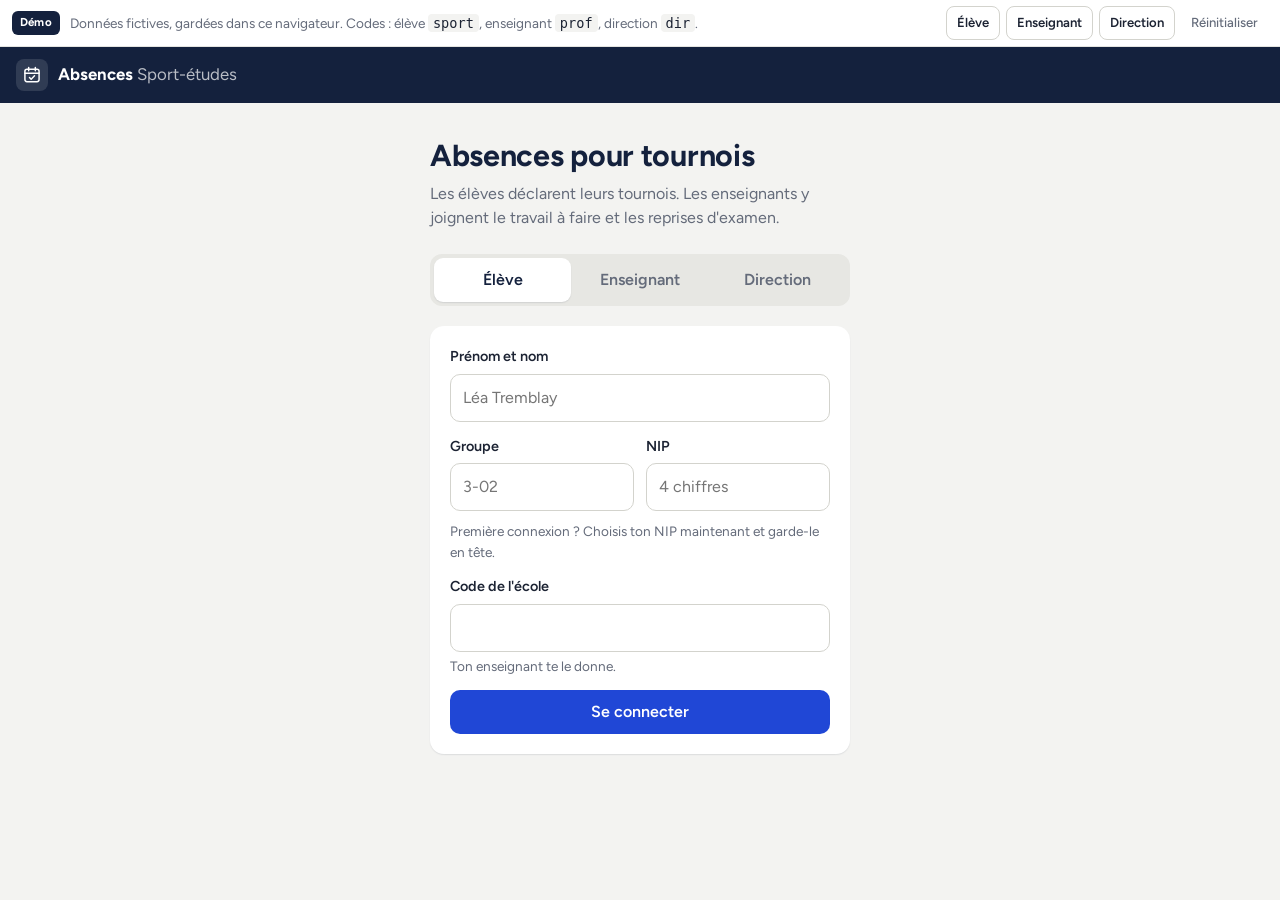
==== site/index.html @ 29f82527 "Absences Sport-études : application et démo prête pour Netlify Co-Authored-By: Claude Opus 5.5 <nore" ====
<!DOCTYPE html>
<html lang="fr">
<head>
  <meta charset="UTF-8">
  <meta name="viewport" content="width=device-width, initial-scale=1.0, viewport-fit=cover">
  <meta name="theme-color" content="#14213d">
  <meta name="color-scheme" content="light">
  <title>Absences Sport-études</title>
  <meta name="color-scheme" content="light">
  <link rel="preconnect" href="https://fonts.googleapis.com">
  <link rel="preconnect" href="https://fonts.gstatic.com" crossorigin>
  <link rel="stylesheet" href="https://fonts.googleapis.com/css2?family=Figtree:wght@400;500;600;700&display=swap">
  <style>
/*
  VOICE   : sobre et fiable, un outil d'école que l'on ouvre entre deux cours.
  IDEA    : l'agenda scolaire et le tableau des départs ; chaque tournoi a sa date détachable.
  PICTURE : blocs de date, calendrier dont les cases foncent avec le nombre d'absents.
  COLOUR  : encre marine, blanc, gris pierre ; un bleu vif pour l'action ; rouge/ambre/vert pour le préavis.
  LAYOUT  : téléphone d'abord — barre d'onglets en bas, feuilles qui montent du bas ; colonne latérale sur ordinateur.
*/
:root {
  --encre: #14213d; --texte: #1c2333; --gris: #646b7a; --gris-clair: #8a909c;
  --fond: #f3f3f1; --carte: #ffffff; --ligne: #e4e4e0; --ligne-forte: #d3d3cd;
  --action: #2047d6; --action-fonce: #1838ad; --action-pale: #e8edfc;
  --rouge: #b42318; --rouge-pale: #fdecea; --ambre: #a15c07; --ambre-pale: #fdf1dc; --vert: #11714a; --vert-pale: #e3f4ec;
  --rayon: 14px; --ombre: 0 1px 2px rgba(20,33,61,.06), 0 1px 1px rgba(20,33,61,.04);
  --nav-h: 64px; --bas-sur: env(safe-area-inset-bottom, 0px);
  color-scheme: light;
}
* { box-sizing: border-box; min-width: 0; }
html { -webkit-text-size-adjust: 100%; }
body { margin: 0; font: 16px/1.5 'Figtree', system-ui, -apple-system, 'Segoe UI', Roboto, sans-serif; background: var(--fond); color: var(--texte);
  -webkit-font-smoothing: antialiased; overflow-x: clip; }
h1 { font-size: 1.6rem; line-height: 1.15; margin: 0; letter-spacing: -.01em; color: var(--encre); text-wrap: balance; }
h2 { font-size: 1.15rem; margin: 0; color: var(--encre); }
h3 { font-size: 1.05rem; line-height: 1.3; margin: 0; color: var(--encre); }
h4 { font-size: .85rem; margin: 0 0 8px; color: var(--gris); font-weight: 600; display: flex; align-items: center; gap: 8px; }
p { margin: 0; }
.ico { width: 20px; height: 20px; flex: none; fill: none; stroke: currentColor; stroke-width: 1.8; stroke-linecap: round; stroke-linejoin: round; }
.details { color: var(--gris); font-size: .875rem; font-weight: 400; }
.aide { color: var(--gris); font-size: .925rem; }
.centre { text-align: center; }
.vide { color: var(--gris-clair); font-size: .925rem; }
.chargement { text-align: center; color: var(--gris); padding: 48px 0; }
[hidden] { display: none !important; }

/* ---------- Barre du haut ---------- */
.barre { position: sticky; top: 0; z-index: 20; background: var(--encre); color: #fff; display: flex; align-items: center; justify-content: space-between;
  gap: 12px; padding: 10px max(16px, env(safe-area-inset-right)) 10px max(16px, env(safe-area-inset-left)); min-height: 56px; grid-area: barre; }
.marque { display: flex; align-items: center; gap: 10px; font-weight: 700; font-size: 1.05rem; }
.logo { width: 32px; height: 32px; border-radius: 8px; background: rgba(255,255,255,.12); display: grid; place-items: center; }
.logo svg { width: 20px; height: 20px; fill: none; stroke: #fff; stroke-width: 1.8; stroke-linecap: round; stroke-linejoin: round; }
.nom-appli .sous { font-weight: 400; opacity: .7; }
.qui { display: flex; align-items: center; gap: 10px; background: none; color: #fff; padding: 4px; border-radius: 999px; min-height: 44px; }
.qui:hover { background: rgba(255,255,255,.08); }
.qui-texte { display: flex; flex-direction: column; text-align: left; line-height: 1.2; padding-right: 8px; }
.qui-texte span:last-child { font-size: .8rem; opacity: .7; }
.avatar { width: 36px; height: 36px; border-radius: 50%; background: #fff; color: var(--encre); display: grid; place-items: center; font-weight: 700; font-size: .85rem; flex: none; }
.avatar.petit { width: 34px; height: 34px; background: var(--action-pale); color: var(--action-fonce); font-size: .8rem; }
.menu { position: absolute; right: 12px; top: calc(100% + 6px); background: #fff; color: var(--texte); border-radius: 12px; box-shadow: 0 12px 32px rgba(20,33,61,.18);
  padding: 8px; min-width: 220px; }
.menu-titre { padding: 8px 12px; font-weight: 600; border-bottom: 1px solid var(--ligne); margin-bottom: 6px; }
.menu-item { width: 100%; text-align: left; background: none; padding: 12px; border-radius: 8px; color: var(--rouge); }
.menu-item:hover { background: var(--rouge-pale); }

main { width: 100%; max-width: 1040px; margin: 0 auto; padding: 20px 16px 32px; grid-area: main; }

/* ---------- Boutons et champs ---------- */
button { font: inherit; cursor: pointer; border: 0; border-radius: 10px; padding: 0 16px; min-height: 44px; display: inline-flex; align-items: center;
  justify-content: center; gap: 8px; color: inherit; background: none; -webkit-tap-highlight-color: transparent; }
button:disabled { opacity: .5; cursor: default; }
:focus-visible { outline: 3px solid rgba(32,71,214,.45); outline-offset: 2px; }
.principal { background: var(--action); color: #fff; font-weight: 600; }
.principal:hover { background: var(--action-fonce); }
.secondaire { background: #fff; color: var(--texte); border: 1px solid var(--ligne-forte); font-weight: 500; }
.secondaire:hover { background: #f7f7f5; }
.danger-plein { background: var(--rouge); color: #fff; font-weight: 600; }
.plein { width: 100%; }
.petit { min-height: 36px; padding: 0 12px; font-size: .875rem; }
.lien { background: none; padding: 0 4px; min-height: 32px; color: var(--action); font-weight: 600; font-size: .9rem; }
.lien.danger { color: var(--rouge); }
.icone-btn { width: 44px; padding: 0; border-radius: 50%; color: var(--gris); }
.icone-btn:hover { background: #efefec; color: var(--texte); }
.icone-btn.petit { width: 32px; min-height: 32px; }
.icone-btn.petit .ico { width: 17px; height: 17px; }
.icone-btn svg { width: 22px; height: 22px; fill: none; stroke: currentColor; stroke-width: 1.8; stroke-linecap: round; }

label { display: block; font-weight: 600; font-size: .9rem; margin-bottom: 14px; color: var(--texte); }
label small { display: block; font-weight: 400; color: var(--gris); margin-top: 4px; font-size: .85rem; }
.facultatif { font-weight: 400; color: var(--gris-clair); font-size: .85rem; }
input:not([type=checkbox]), select, textarea {
  display: block; width: 100%; margin-top: 6px; padding: 11px 12px; font: inherit; font-size: 16px; font-weight: 400; color: var(--texte);
  border: 1px solid var(--ligne-forte); border-radius: 10px; background: #fff; min-height: 46px; appearance: none; -webkit-appearance: none; }
select { background: #fff url("data:image/svg+xml,%3Csvg xmlns='http://www.w3.org/2000/svg' viewBox='0 0 24 24' fill='none' stroke='%23646b7a' stroke-width='2' stroke-linecap='round'%3E%3Cpath d='m6 9 6 6 6-6'/%3E%3C/svg%3E") no-repeat right 12px center / 18px;
  padding-right: 40px; }
input:focus, select:focus, textarea:focus { outline: none; border-color: var(--action); box-shadow: 0 0 0 3px rgba(32,71,214,.15); }
textarea { resize: vertical; min-height: 80px; }
input[type=checkbox] { width: 22px; height: 22px; accent-color: var(--action); margin: 0; flex: none; }
.deux { display: grid; grid-template-columns: minmax(0,1fr) minmax(0,1fr); gap: 12px; }
.groupe-champs { border: 0; background: #f6f6f4; border-radius: 12px; margin: 0 0 14px; padding: 14px 14px 0; }
.groupe-champs legend { float: left; width: 100%; display: flex; justify-content: space-between; align-items: center; font-weight: 600; font-size: .9rem; margin-bottom: 6px; }
.cases { clear: both; padding-bottom: 8px; }
label.case { display: flex; align-items: center; gap: 12px; font-weight: 500; margin: 0; padding: 10px 0; border-top: 1px solid var(--ligne); min-height: 44px; }
label.case:first-child { border-top: 0; }
label.case .details { margin-left: auto; }
.interrupteur { display: flex; align-items: center; gap: 12px; font-weight: 600; min-height: 44px; }
.interrupteur input { appearance: none; -webkit-appearance: none; width: 46px; height: 28px; border-radius: 999px; background: #cfd0cb; position: relative; transition: background .15s; cursor: pointer; }
.interrupteur input::after { content: ''; position: absolute; top: 3px; left: 3px; width: 22px; height: 22px; border-radius: 50%; background: #fff; box-shadow: 0 1px 2px rgba(0,0,0,.2); transition: transform .15s; }
.interrupteur input:checked { background: var(--action); }
.interrupteur input:checked::after { transform: translateX(18px); }
.erreur { color: var(--rouge); background: var(--rouge-pale); padding: 10px 12px; border-radius: 10px; font-size: .925rem; margin-bottom: 14px; }
.avert { color: var(--ambre); background: var(--ambre-pale); padding: 10px 12px; border-radius: 10px; font-size: .925rem; margin-bottom: 14px; }

/* ---------- Connexion ---------- */
.connexion { max-width: 420px; margin: 8px auto 0; }
.connexion h1 { font-size: 1.9rem; margin-bottom: 8px; }
.connexion .intro { color: var(--gris); margin-bottom: 24px; }
.segment { display: grid; grid-template-columns: repeat(3, 1fr); background: #e7e7e3; border-radius: 12px; padding: 4px; margin-bottom: 20px; }
.segment button { border-radius: 9px; font-weight: 600; color: var(--gris); }
.segment button[aria-selected=true] { background: #fff; color: var(--encre); box-shadow: var(--ombre); }
.connexion form { background: var(--carte); border-radius: var(--rayon); padding: 20px; box-shadow: var(--ombre); }
.connexion .aide { margin: -4px 0 14px; font-size: .85rem; }

/* ---------- En-têtes, statistiques, filtres ---------- */
.entete-page { display: flex; align-items: flex-end; justify-content: space-between; gap: 12px; margin-bottom: 16px; }
.entete-page .aide { margin-top: 4px; }
.stats { display: grid; grid-template-columns: repeat(auto-fit, minmax(150px, 1fr)); gap: 10px; margin-bottom: 20px; }
.stat { background: var(--carte); border-radius: var(--rayon); padding: 14px 16px; box-shadow: var(--ombre); display: flex; align-items: baseline; gap: 10px; }
.stat-nb { font-size: 1.75rem; font-weight: 700; color: var(--encre); font-variant-numeric: tabular-nums; line-height: 1; }
.stat-lib { color: var(--gris); font-size: .9rem; line-height: 1.3; }
.stat-lib small { display: block; color: var(--texte); font-size: .825rem; margin-top: 2px; }
.filtres { display: flex; gap: 8px; align-items: center; margin-bottom: 16px; flex-wrap: wrap; }
.filtres select { width: auto; margin: 0; min-width: 160px; }
.collant { position: sticky; top: 56px; z-index: 5; background: var(--fond); padding: 8px 0; margin-top: -8px; }
.recherche { position: relative; flex: 1 1 220px; margin: 0; }
.recherche .ico { position: absolute; left: 12px; top: 50%; transform: translateY(-50%); color: var(--gris-clair); }
.recherche input { margin: 0; padding-left: 40px; }
.puce { border: 1px solid var(--ligne-forte); background: #fff; border-radius: 999px; padding: 0 16px; font-weight: 500; font-size: .9rem; }
.puce[aria-pressed=true] { background: var(--encre); color: #fff; border-color: var(--encre); }

/* ---------- Cartes ---------- */
.liste-cartes { display: grid; gap: 14px; }
.carte { background: var(--carte); border-radius: var(--rayon); box-shadow: var(--ombre); padding: 16px; list-style: none; margin: 0 0 14px; }
.liste-cartes .carte { margin: 0; }
.carte.passee { opacity: .6; }
.carte-tete { display: flex; align-items: flex-start; gap: 14px; }
.etat { display: flex; align-items: center; gap: 10px; margin-top: 8px; }
.carte-titre { flex: 1; }
.meta { display: flex; flex-wrap: wrap; gap: 2px 0; color: var(--gris); font-size: .875rem; margin-top: 3px; }
.meta span:not(:last-child)::after { content: '·'; margin: 0 6px; color: var(--gris-clair); }
.carte-section { margin-top: 16px; padding-top: 14px; border-top: 1px solid var(--ligne); }
.carte-pied { margin-top: 14px; display: flex; justify-content: flex-end; }
.note { margin-top: 10px; padding-left: 12px; border-left: 3px solid var(--ligne-forte); color: var(--gris); font-size: .9rem; }
.compte { background: #efefec; color: var(--gris); border-radius: 999px; padding: 1px 8px; font-size: .78rem; font-variant-numeric: tabular-nums; }

.bloc-date { flex: none; width: 52px; border-radius: 10px; overflow: hidden; text-align: center; background: #fff; border: 1px solid var(--ligne-forte); line-height: 1; }
.bd-mois { display: block; background: var(--encre); color: #fff; font-size: .68rem; font-weight: 700; text-transform: uppercase; padding: 4px 0; letter-spacing: .04em; }
.bd-jour { display: block; font-size: 1.35rem; font-weight: 700; color: var(--encre); padding: 6px 0 2px; font-variant-numeric: tabular-nums; }
.bd-duree { display: block; font-size: .68rem; color: var(--gris); padding-bottom: 5px; }

.pastille { display: inline-flex; align-items: center; padding: 3px 10px; border-radius: 999px; font-size: .78rem; font-weight: 600; white-space: nowrap; }
.pastille.rouge { background: var(--rouge-pale); color: var(--rouge); }
.pastille.orange { background: var(--ambre-pale); color: var(--ambre); }
.pastille.verte { background: var(--vert-pale); color: var(--vert); }
.pastille.neutre { background: var(--action-pale); color: var(--action-fonce); }
.pastille.grise { background: #ececea; color: var(--gris); }

/* Rangées d'élèves */
.rangees { list-style: none; padding: 0; margin: 14px 0 0; }
ul.carte.rangees { padding: 4px 16px; }
.rangees > li { padding: 12px 0; border-top: 1px solid var(--ligne); }
.rangees > li:first-child { border-top: 0; }
.carte-tete + .rangees > li:first-child { border-top: 1px solid var(--ligne); }
.rangee-tete { display: flex; align-items: center; gap: 12px; }
.rangee-nom { flex: 1; display: flex; flex-direction: column; line-height: 1.3; }
.rangees .note { margin-left: 46px; }
ul.mini { list-style: none; padding: 0; margin: 10px 0 0 46px; display: grid; gap: 8px; }
ul.mini li { background: #f7f7f5; border-radius: 10px; padding: 10px 12px; font-size: .9rem; }
ul.mini li.mien { background: var(--action-pale); }
ul.mini p { margin-top: 2px; }
.mini-tete { display: flex; align-items: center; gap: 8px; min-height: 28px; }
.mini-tete .icone-btn { margin-left: auto; }
.reprise-ligne { display: flex; align-items: flex-start; gap: 8px; color: var(--ambre); margin-top: 6px; font-size: .9rem; }
.reprise-ligne .ico { width: 18px; height: 18px; margin-top: 1px; }

/* Tâches de l'élève */
.taches { list-style: none; padding: 0; margin: 0; display: grid; gap: 10px; }
.taches li { display: flex; gap: 12px; align-items: flex-start; padding: 12px; border: 1px solid var(--ligne); border-radius: 12px; }
.coche { width: 32px; min-height: 32px; height: 32px; padding: 0; border-radius: 50%; border: 2px solid var(--ligne-forte); color: transparent; flex: none; margin-top: -2px; position: relative; }
.coche::before { content: ''; position: absolute; inset: -6px; } /* zone de toucher de 44 px */
.coche .ico { width: 18px; height: 18px; stroke-width: 2.6; }
.taches li.fait .coche { background: var(--vert); border-color: var(--vert); color: #fff; }
.taches li.fait { background: #fafaf8; }
.taches li.fait .tache-corps { opacity: .6; }
.taches li.fait .travail { text-decoration: line-through; }
.tache-corps { flex: 1; display: grid; gap: 6px; }
.tache-tete { display: flex; flex-wrap: wrap; align-items: baseline; gap: 0 8px; }
.travail { white-space: pre-wrap; }
.echeance { display: flex; align-items: center; gap: 6px; font-size: .9rem; color: var(--gris); }
.echeance .ico { width: 17px; height: 17px; }
.echeance.retard { color: var(--rouge); }
.reprise { display: flex; gap: 10px; background: var(--ambre-pale); color: #5c3504; border-radius: 10px; padding: 10px 12px; font-size: .9rem; }
.reprise .ico { color: var(--ambre); }
.reprise div { display: flex; flex-direction: column; }

.vide-grand { text-align: center; padding: 40px 20px; color: var(--gris); }
.vide-grand .ico { width: 40px; height: 40px; color: var(--gris-clair); stroke-width: 1.4; margin-bottom: 8px; }
.vide-grand p:first-of-type { color: var(--texte); font-weight: 600; margin-bottom: 4px; }

/* ---------- Calendrier ---------- */
.cal-entete-page { align-items: center; }
.cal-titre { text-transform: capitalize; }
.cal-nav { display: flex; align-items: center; gap: 4px; }
.cal-resume { margin-left: auto; }
.calendrier-carte { padding: 12px; }
.calendrier { display: grid; grid-template-columns: repeat(7, minmax(0, 1fr)); gap: 6px; }
.cal-entete { text-align: center; font-weight: 600; color: var(--gris); font-size: .8rem; padding: 2px 0 4px; }
.cal-entete .court { display: none; }
.cal-jour { aspect-ratio: 1 / .85; min-height: 0; padding: 8px; border-radius: 10px; background: #f7f7f5; display: flex; flex-direction: column;
  align-items: flex-start; justify-content: space-between; color: var(--texte); position: relative; }
.cal-jour.fds { background: #efefec; }
.cal-num { font-size: .85rem; font-weight: 500; color: var(--gris); }
.cal-nb { font-size: 1.35rem; font-weight: 700; line-height: 1; font-variant-numeric: tabular-nums; align-self: flex-end; }
.cal-jour.n1 { background: #dde5fb; } .cal-jour.n2 { background: #a9bcf3; }
.cal-jour.n3 { background: #5b7ee6; color: #fff; } .cal-jour.n4 { background: #1f3fb0; color: #fff; }
.cal-jour.n3 .cal-num, .cal-jour.n4 .cal-num { color: rgba(255,255,255,.85); }
.cal-jour.auj .cal-num { background: var(--encre); color: #fff; border-radius: 999px; padding: 0 7px; }
.cal-jour.choisi { box-shadow: 0 0 0 2px var(--carte), 0 0 0 4px var(--encre); }
.legende { display: flex; align-items: center; justify-content: flex-end; gap: 4px; margin-top: 12px; font-size: .78rem; color: var(--gris); }
.legende i { width: 14px; height: 14px; border-radius: 4px; display: inline-block; }
.legende span:first-child { margin-right: 4px; } .legende span:last-child { margin-left: 4px; }
.legende .n1 { background: #dde5fb; } .legende .n2 { background: #a9bcf3; } .legende .n3 { background: #5b7ee6; } .legende .n4 { background: #1f3fb0; }
#detail-jour { margin-top: 20px; scroll-margin-top: 70px; }
.detail-titre { display: flex; align-items: baseline; gap: 10px; margin-bottom: 12px; text-transform: none; }
.detail-titre::first-letter { text-transform: uppercase; }
.carte-tete.compacte + .rangees { margin-top: 10px; }

/* Reprises */
.jour-reprises { margin-top: 20px; }
.jour-titre { display: flex; align-items: center; gap: 12px; margin-bottom: 10px; }
.jour-titre span:last-child::first-letter { text-transform: uppercase; }
.jour-titre .bloc-date { width: 44px; }
.jour-titre .bd-jour { font-size: 1.1rem; padding: 4px 0; }
.rangees .reprise-ligne { margin-left: 46px; color: var(--texte); }
.rangees .reprise-ligne .ico { color: var(--ambre); }

/* Direction : consignes, commentaires, réglages */
.entete-actions { display: flex; gap: 8px; }
.consigne { display: flex; gap: 10px; margin-top: 12px; padding: 10px 12px; background: var(--action-pale); color: #1b2f73; border-radius: 10px; font-size: .9rem; }
.consigne .ico { color: var(--action); width: 18px; height: 18px; margin-top: 1px; }
.sans-eleve { margin-top: 14px; padding-top: 12px; border-top: 1px solid var(--ligne); }
.carte-pied { gap: 8px; flex-wrap: wrap; }
.pastille.encre { background: var(--encre); color: #fff; }
.commentaires { list-style: none; padding: 0; margin: 10px 0 0 46px; display: grid; gap: 8px; }
.commentaires li { border-left: 3px solid var(--ligne-forte); padding: 4px 0 4px 12px; font-size: .9rem; }
.comm-tete { display: flex; flex-wrap: wrap; align-items: center; gap: 4px 8px; min-height: 28px; }
.comm-tete .icone-btn { margin-left: auto; }
.comm-tete .pastille { font-size: .7rem; padding: 1px 8px; }
.eleve-comm { margin: 12px 0 0; }
.eleve-comm li { border-left-color: var(--action); }
.rangee-tete > .icone-btn { margin-right: -6px; }
.defile { max-height: 260px; overflow-y: auto; }
.cases-recherche { margin: 0 0 6px; clear: both; }
.cases-recherche input { min-height: 40px; padding-top: 8px; padding-bottom: 8px; }
.reglages { max-width: 640px; padding: 20px; }
.reglages h2 { font-size: 1rem; margin: 4px 0 12px; }
.reglages h2:not(:first-child) { margin-top: 20px; padding-top: 16px; border-top: 1px solid var(--ligne); }
.avec-unite { display: flex; align-items: center; gap: 10px; font-weight: 400; }
.avec-unite input { width: 96px !important; }
.actions { padding: 0; }
.actions[open] { flex-direction: column; }
.actions-tete { padding: 18px 20px 10px; font-weight: 700; color: var(--encre); border-bottom: 1px solid var(--ligne); }
.actions-liste { display: grid; padding: 6px; }
.actions-liste button { justify-content: flex-start; gap: 14px; min-height: 52px; font-weight: 500; border-radius: 10px; padding: 0 14px; }
.actions-liste button:hover { background: #f3f3f1; }
.actions-liste button.danger { color: var(--rouge); }
.actions-pied { padding: 6px 12px calc(12px + var(--bas-sur)); }

/* ---------- Feuilles (dialogues) ---------- */
dialog { border: 0; padding: 0; border-radius: 16px; width: min(560px, 94vw); max-height: 90dvh; box-shadow: 0 24px 64px rgba(20,33,61,.3); color: var(--texte); overflow: hidden; }
dialog::backdrop { background: rgba(20,33,61,.45); }
dialog[open] { display: flex; }
dialog form { display: flex; flex-direction: column; width: 100%; max-height: 90dvh; }
.feuille-tete { display: flex; align-items: flex-start; justify-content: space-between; gap: 12px; padding: 18px 16px 12px 20px; border-bottom: 1px solid var(--ligne); }
.feuille-tete .details { margin-top: 2px; }
.feuille-corps { padding: 18px 20px 4px; overflow-y: auto; overscroll-behavior: contain; flex: 1; }
.feuille-pied { display: flex; gap: 10px; justify-content: flex-end; padding: 12px 20px calc(12px + var(--bas-sur)); border-top: 1px solid var(--ligne); background: #fff; }
.feuille.petite { width: min(400px, 94vw); }
.confirmer-texte { font-size: 1.05rem; font-weight: 500; padding-bottom: 14px; }

.toast { position: fixed; left: 50%; transform: translateX(-50%); bottom: calc(24px + var(--bas-sur)); background: var(--encre); color: #fff;
  padding: 12px 18px; border-radius: 12px; box-shadow: 0 8px 24px rgba(20,33,61,.3); z-index: 50; font-weight: 500; max-width: calc(100vw - 32px); }

/* ---------- Navigation ---------- */
.nav-bas { grid-area: nav; }
.nav-bas button { position: relative; }
.badge { display: inline-grid; place-items: center; min-width: 20px; height: 20px; padding: 0 6px; border-radius: 999px; background: var(--ambre-pale); color: var(--ambre);
  font-size: .72rem; font-weight: 700; font-style: normal; }

/* Ordinateur : colonne de navigation à gauche */
@media (min-width: 901px) {
  body.page-enseignant { display: grid; grid-template-columns: 232px minmax(0, 1fr); grid-template-rows: auto 1fr; grid-template-areas: 'barre barre' 'nav main'; min-height: 100vh; }
  body.page-enseignant .nav-bas { display: flex; flex-direction: column; gap: 4px; padding: 20px 12px; border-right: 1px solid var(--ligne); background: #fafaf8;
    position: sticky; top: 56px; height: calc(100vh - 56px); }
  .nav-bas button { justify-content: flex-start; gap: 12px; color: var(--gris); font-weight: 500; padding: 0 14px; }
  .nav-bas button span { display: flex; align-items: center; gap: 8px; flex: 1; }
  .nav-bas button .badge { margin-left: auto; }
  .nav-bas button:hover { background: #efefec; color: var(--texte); }
  .nav-bas button[aria-current=page] { background: var(--action-pale); color: var(--action-fonce); font-weight: 600; }
  .nav-bas.nav-action { display: none; }
  main { padding: 28px 32px 48px; }
}

/* Téléphone et tablette */
@media (max-width: 900px) {
  body.page-enseignant, body.page-eleve { padding-bottom: calc(var(--nav-h) + var(--bas-sur) + 12px); }
  .nav-bas { position: fixed; left: 0; right: 0; bottom: 0; z-index: 30; background: rgba(255,255,255,.96); backdrop-filter: blur(12px); -webkit-backdrop-filter: blur(12px);
    border-top: 1px solid var(--ligne); display: grid; grid-template-columns: repeat(var(--nb-onglets, 4), minmax(0, 1fr)); padding: 0 max(4px, env(safe-area-inset-left)) var(--bas-sur); }
  .nav-bas button { flex-direction: column; gap: 3px; min-height: var(--nav-h); border-radius: 0; color: var(--gris-clair); font-size: .72rem; font-weight: 600; padding: 6px 0; }
  .nav-bas button .ico { width: 24px; height: 24px; }
  .nav-bas button[aria-current=page] { color: var(--action); }
  .nav-bas button[aria-current=page] .ico { stroke-width: 2.2; }
  .nav-bas .badge { position: absolute; top: 6px; left: calc(50% + 6px); min-width: 18px; height: 18px; font-size: .68rem; background: var(--ambre); color: #fff; }
  .nav-bas.nav-action { display: block; padding: 10px 16px calc(10px + var(--bas-sur)); }
  .nav-bas.nav-action button { flex-direction: row; min-height: 52px; border-radius: 12px; font-size: 1rem; color: #fff; }
  .nav-bas.nav-action .ico { width: 22px; height: 22px; stroke-width: 2.2; }
  .large-seulement { display: none !important; }
  .toast { bottom: calc(var(--nav-h) + var(--bas-sur) + 14px); }
  .qui-texte { display: none; }
}

@media (max-width: 600px) {
  main { padding: 16px 12px 24px; }
  h1 { font-size: 1.45rem; }
  .nom-appli .sous { display: none; }
  .stats { grid-template-columns: repeat(3, minmax(0, 1fr)); gap: 8px; }
  .page-eleve .stats { grid-template-columns: repeat(2, minmax(0, 1fr)); }
  .stat { flex-direction: column; align-items: flex-start; gap: 4px; padding: 12px; }
  .stat-nb { font-size: 1.5rem; }
  .stat-lib { font-size: .8rem; }
  .carte { padding: 14px; border-radius: 12px; }
  ul.carte.rangees { padding: 2px 14px; }
  .carte-tete { gap: 12px; }
  .carte-pied .principal { width: 100%; }
  ul.mini, .rangees .note, .rangees .reprise-ligne, .commentaires { margin-left: 0; }
  .nav-bas button { font-size: .68rem; }
  .entete-page { align-items: center; }
  .rangee-tete .pastille { font-size: .72rem; padding: 2px 8px; }
  .filtres select { flex: 1; min-width: 0; }
  .collant { top: 56px; margin-left: -12px; margin-right: -12px; padding: 8px 12px; }
  .recherche { flex-basis: 100%; }
  .cal-entete-page { flex-wrap: wrap; }
  .cal-titre { font-size: 1.3rem; }
  .cal-resume { margin-left: 0; flex-basis: 100%; font-size: .85rem; }
  .calendrier-carte { padding: 8px; }
  .calendrier { gap: 4px; }
  .cal-entete .court { display: inline; } .cal-entete .long { display: none; }
  .cal-jour { aspect-ratio: 1; padding: 4px; border-radius: 8px; align-items: center; justify-content: center; gap: 0; }
  .cal-num { font-size: .75rem; }
  .cal-nb { font-size: 1rem; align-self: center; }
  .cal-jour.auj .cal-num { padding: 0 5px; }
  .deux { grid-template-columns: minmax(0, 1fr); gap: 0; }
  .connexion .deux { grid-template-columns: minmax(0,1fr) minmax(0,1fr); gap: 12px; }
  .connexion h1 { font-size: 1.6rem; }
  .rangee-tete .secondaire.petit { padding: 0 10px; font-size: .8rem; }

  /* Les dialogues deviennent des feuilles qui montent du bas */
  dialog.feuille, dialog.feuille.petite { width: 100%; max-width: 100%; margin: auto 0 0; border-radius: 18px 18px 0 0; max-height: 94dvh; animation: monter .22s ease-out; }
  dialog.feuille form { max-height: 94dvh; }
  dialog.feuille::before { content: ''; position: absolute; top: 6px; left: 50%; transform: translateX(-50%); width: 40px; height: 4px; border-radius: 2px; background: var(--ligne-forte); }
  .feuille-tete { padding-top: 20px; }
  .feuille-corps { padding: 16px 16px 4px; }
  .feuille-pied { padding: 10px 16px calc(10px + var(--bas-sur)); }
  .feuille-pied button { flex: 1; min-height: 50px; }
}
@keyframes monter { from { transform: translateY(40px); opacity: .4; } to { transform: none; opacity: 1; } }
@media (prefers-reduced-motion: reduce) { dialog.feuille { animation: none; } }

@media print {
  .barre, .nav-bas, .filtres, .stats, button { display: none !important; }
  body { background: #fff; display: block !important; padding: 0 !important; }
  .carte { box-shadow: none; border: 1px solid #ccc; break-inside: avoid; }
}

.demo-bandeau { background: #fff; border-bottom: 1px solid #e4e4e0; padding: 6px 12px; font-size: .85rem; display: flex; align-items: center; gap: 10px; color: #646b7a; }
.demo-etiquette { background: #14213d; color: #fff; font-weight: 700; font-size: .72rem; padding: 3px 8px; border-radius: 6px; letter-spacing: .02em; flex: none; }
.demo-texte { flex: 1; }
.demo-bandeau code { background: #f3f3f1; padding: 1px 5px; border-radius: 4px; color: #1c2333; }
.demo-acces { display: flex; gap: 6px; flex: none; }
.demo-bandeau button { min-height: 34px; padding: 0 10px; font-size: .82rem; font-weight: 600; border: 1px solid #d3d3cd; background: #fff; border-radius: 8px; color: #1c2333; }
.demo-bandeau .demo-reset { border: 0; color: #646b7a; font-weight: 500; }
.page-enseignant .demo-bandeau { grid-column: 1 / -1; }
@media (max-width: 700px) { .demo-texte { display: none; } .demo-acces { flex: 1; justify-content: flex-end; } }
@media (min-width: 901px) { body.page-enseignant { grid-template-rows: auto auto 1fr; grid-template-areas: 'demo demo' 'barre barre' 'nav main'; } .demo-bandeau { grid-area: demo; } }
</style>
  <link rel="icon" href="data:image/svg+xml,<svg xmlns='http://www.w3.org/2000/svg' viewBox='0 0 32 32'><rect width='32' height='32' rx='7' fill='%2314213d'/><rect x='8' y='9' width='16' height='15' rx='2' fill='none' stroke='white' stroke-width='2'/><path d='M8 14h16M12 7v4M20 7v4' stroke='white' stroke-width='2' stroke-linecap='round'/></svg>">
</head>
<body>
<div class="demo-bandeau">
  <span class="demo-etiquette">Démo</span>
  <span class="demo-texte">Données fictives, gardées dans ce navigateur. Codes : élève <code>sport</code>, enseignant <code>prof</code>, direction <code>dir</code>.</span>
  <span class="demo-acces">
    <button data-demo="eleve">Élève</button>
    <button data-demo="enseignant">Enseignant</button>
    <button data-demo="direction">Direction</button>
    <button data-demo="reset" class="demo-reset">Réinitialiser</button>
  </span>
</div>
  <header class="barre">
    <div class="marque">
      <span class="logo" aria-hidden="true"><svg viewBox="0 0 24 24"><rect x="3.5" y="5" width="17" height="15" rx="2.5"/><path d="M3.5 10h17M8 3v4M16 3v4"/><path d="m9 15 2 2 4-4"/></svg></span>
      <span class="nom-appli">Absences <span class="sous">Sport-études</span></span>
    </div>
    <button id="qui" class="qui" hidden aria-haspopup="true">
      <span class="avatar" id="qui-initiales"></span>
      <span class="qui-texte"><span id="qui-nom"></span><span id="qui-detail"></span></span>
    </button>
    <div id="menu-compte" class="menu" hidden>
      <p class="menu-titre" id="menu-nom"></p>
      <button id="deconnexion" class="menu-item">Se déconnecter</button>
    </div>
  </header>

  <main id="app"><p class="chargement">Chargement…</p></main>
  <nav id="nav-bas" class="nav-bas" hidden></nav>

  <!-- Écran de connexion -->
  <template id="tpl-connexion">
    <section class="connexion">
      <h1>Absences pour tournois</h1>
      <p class="intro">Les élèves déclarent leurs tournois. Les enseignants y joignent le travail à faire et les reprises d'examen.</p>
      <div class="segment" role="tablist">
        <button type="button" data-role="eleve" role="tab">Élève</button>
        <button type="button" data-role="enseignant" role="tab">Enseignant</button>
        <button type="button" data-role="direction" role="tab">Direction</button>
      </div>
      <form id="form-connexion" novalidate>
        <label>Prénom et nom <input name="nom" autocomplete="name" required placeholder="Léa Tremblay"></label>
        <div class="deux eleve">
          <label>Groupe <input name="groupe" placeholder="3-02" autocomplete="off"></label>
          <label>NIP <input name="nip" type="password" inputmode="numeric" pattern="\d{4}" maxlength="4" placeholder="4 chiffres" autocomplete="current-password"></label>
        </div>
        <p class="eleve aide">Première connexion ? Choisis ton NIP maintenant et garde-le en tête.</p>
        <label class="enseignant" hidden>Matière <input name="matiere" placeholder="Mathématiques"></label>
        <label>Code de l'école <input name="code" required autocomplete="off" autocapitalize="off">
          <small class="eleve">Ton enseignant te le donne.</small></label>
        <p class="erreur" hidden></p>
        <button class="principal plein" type="submit">Se connecter</button>
      </form>
    </section>
  </template>

  <!-- Feuille : déclarer une absence (élève) -->
  <dialog id="dlg-absence" class="feuille">
    <form id="form-absence" novalidate>
      <header class="feuille-tete">
        <h2>Déclarer une absence</h2>
        <button type="button" class="icone-btn" data-fermer aria-label="Fermer"><svg viewBox="0 0 24 24"><path d="M6 6l12 12M18 6 6 18"/></svg></button>
      </header>
      <div class="feuille-corps">
        <label>Tournoi <select name="tournoi_id" required></select></label>
        <fieldset id="nouveau-tournoi" class="groupe-champs">
          <label>Nom du tournoi <input name="nom" placeholder="Championnat provincial de volleyball"></label>
          <div class="deux">
            <label>Sport <input name="sport" placeholder="Volleyball"></label>
            <label>Ville <input name="lieu" placeholder="Sherbrooke"></label>
          </div>
          <div class="deux">
            <label>Premier jour <input type="date" name="debut"></label>
            <label>Dernier jour <input type="date" name="fin"></label>
          </div>
        </fieldset>
        <p id="avert-preavis" class="avert" hidden></p>
        <label>Message aux enseignants <span class="facultatif">facultatif</span>
          <textarea name="note" rows="2" placeholder="Je pars jeudi midi, je serai là le matin."></textarea></label>
        <p class="erreur" hidden></p>
      </div>
      <footer class="feuille-pied">
        <button type="button" class="secondaire" data-fermer>Annuler</button>
        <button type="submit" class="principal">Déclarer</button>
      </footer>
    </form>
  </dialog>

  <!-- Feuille : demander du travail / une reprise d'examen (enseignant) -->
  <dialog id="dlg-tache" class="feuille">
    <form id="form-tache" novalidate>
      <header class="feuille-tete">
        <div>
          <h2>Travail à faire</h2>
          <p class="details" id="tache-tournoi"></p>
        </div>
        <button type="button" class="icone-btn" data-fermer aria-label="Fermer"><svg viewBox="0 0 24 24"><path d="M6 6l12 12M18 6 6 18"/></svg></button>
      </header>
      <div class="feuille-corps">
        <fieldset class="groupe-champs">
          <legend>Élèves <button type="button" class="lien" id="tache-tous">Tout décocher</button></legend>
          <div id="tache-eleves" class="cases"></div>
        </fieldset>
        <label>Travail <textarea name="travail" rows="3" placeholder="Lire le chapitre 4 et faire les exercices p. 112 à 115."></textarea></label>
        <label>À remettre le <input type="date" name="remise"></label>
        <label class="interrupteur"><input type="checkbox" name="examen" role="switch"> <span>Un examen est à reprendre</span></label>
        <fieldset id="bloc-examen" class="groupe-champs" hidden>
          <label>Examen <input name="examen_nom" placeholder="Examen de l'étape 2"></label>
          <div class="deux">
            <label>Date de reprise <input type="date" name="reprise_date"></label>
            <label>Heure et local <input name="reprise_info" placeholder="8 h 15, B-204"></label>
          </div>
        </fieldset>
        <p class="erreur" hidden></p>
      </div>
      <footer class="feuille-pied">
        <button type="button" class="secondaire" data-fermer>Annuler</button>
        <button type="submit" class="principal">Envoyer</button>
      </footer>
    </form>
  </dialog>

  <!-- Feuille générique : formulaires de la direction, commentaires… (remplie par formulaire() dans app.js) -->
  <dialog id="dlg-gen" class="feuille">
    <form id="form-gen" novalidate>
      <header class="feuille-tete">
        <div>
          <h2 id="gen-titre"></h2>
          <p class="details" id="gen-sous"></p>
        </div>
        <button type="button" class="icone-btn" data-fermer aria-label="Fermer"><svg viewBox="0 0 24 24"><path d="M6 6l12 12M18 6 6 18"/></svg></button>
      </header>
      <div class="feuille-corps">
        <div id="gen-champs"></div>
        <p class="erreur" hidden></p>
      </div>
      <footer class="feuille-pied">
        <button type="button" class="secondaire" data-fermer>Annuler</button>
        <button type="submit" class="principal" id="gen-ok">Enregistrer</button>
      </footer>
    </form>
  </dialog>

  <!-- Menu d'actions (feuille du bas sur téléphone) -->
  <dialog id="dlg-actions" class="feuille petite actions">
    <div class="actions-tete" id="actions-titre"></div>
    <div id="actions-liste" class="actions-liste"></div>
    <div class="actions-pied"><button type="button" class="secondaire plein" data-fermer>Fermer</button></div>
  </dialog>

  <!-- Confirmation -->
  <dialog id="dlg-confirmer" class="feuille petite">
    <form method="dialog">
      <div class="feuille-corps"><p id="confirmer-texte" class="confirmer-texte"></p></div>
      <footer class="feuille-pied">
        <button value="non" class="secondaire">Annuler</button>
        <button value="oui" class="danger-plein" id="confirmer-oui">Confirmer</button>
      </footer>
    </form>
  </dialog>

  <div id="toast" class="toast" role="status" hidden></div>

  <script>
// Démonstration : remplace le serveur par des données fictives gardées dans le navigateur (localStorage).
// Mêmes routes que src/worker.js, pour montrer l'application sans la mettre en ligne.
(() => {
  const CLE = 'absences-demo-v2';
  const JOUR = 864e5;
  const iso = (dec) => new Date(Date.now() + dec * JOUR).toLocaleDateString('en-CA');
  const cle = (n) => n.normalize('NFD').replace(/[̀-ͯ]/g, '').toLowerCase().replace(/[^a-z0-9]+/g, ' ').trim();

  function donneesInitiales() {
    const noms = [['Léa Tremblay', '3-02'], ['Noah Côté', '3-01'], ['Emma Gagnon', '3-02'], ['William Roy', '4-01'],
      ['Florence Bouchard', '4-01'], ['Thomas Gauthier', '3-01'], ['Alice Morin', '4-02'], ['Jacob Lavoie', '4-02'],
      ['Zoé Fortin', '3-02'], ['Liam Pelletier', '4-01'], ['Rosalie Bélanger', '3-01'], ['Nathan Lévesque', '4-02']];
    const d = { n: 100, eleves: [], enseignants: [], tournois: [], absences: [], taches: [], commentaires: [], sessions: {},
      reglages: { preavis_min: 7, nom_ecole: 'École secondaire du Boisé', code_eleve: 'sport', code_enseignant: 'prof' } };
    noms.forEach(([nom, groupe], i) => d.eleves.push({ id: i + 1, nom, nom_cle: cle(nom), groupe, nip: i === 0 ? '1234' : null }));
    d.enseignants.push({ id: 1, nom: 'Marc Gagnon', nom_cle: cle('Marc Gagnon'), matiere: 'Mathématiques' },
      { id: 2, nom: 'Julie Roy', nom_cle: cle('Julie Roy'), matiere: 'Français' },
      { id: 3, nom: 'Sophie Martin', nom_cle: cle('Sophie Martin'), matiere: '' });
    const T = [
      ['Coupe Québec de volleyball', 'Volleyball', 'Sherbrooke', 4, 6, [1, 2, 3, 9, 11]],
      ['Omnium de tennis junior', 'Tennis', 'Gatineau', 17, 17, [1, 7]],
      ['Championnat provincial de natation', 'Natation', 'Montréal', 10, 12, [4, 5, 10]],
      ['Tournoi de hockey Pee-Wee', 'Hockey', 'Québec', -2, 0, [6, 8, 12]],
      ['Classique de soccer d\'hiver', 'Soccer', 'Laval', 24, 26, [2, 6, 8, 11]],
      ['Invitation de gymnastique', 'Gymnastique', 'Trois-Rivières', -12, -11, [7, 9]],
    ];
    T.forEach(([nom, sport, lieu, a, b, el], i) => {
      d.tournois.push({ id: i + 1, nom, sport, lieu, debut: iso(a), fin: iso(b), officiel: i === 0 ? 1 : 0,
        note: i === 0 ? 'Départ en autobus jeudi 7 h devant l\'école. Retour dimanche vers 18 h.' : '' });
      el.forEach((e, k) => d.absences.push({ id: d.n++, eleve_id: e, tournoi_id: i + 1, note: e === 1 && i === 0 ? 'Je pars jeudi midi.' : '',
        created_at: Date.now() + (a - [12, 9, 5, 2, 1, 15][(e + k) % 6]) * JOUR }));
    });
    const abs = (t, e) => d.absences.find((x) => x.tournoi_id === t && x.eleve_id === e).id;
    const tache = (a, ens, o) => d.taches.push({ id: d.n++, absence_id: a, enseignant_id: ens, travail: '', remise: null, examen: 0,
      examen_nom: '', reprise_date: null, reprise_info: '', fait_at: null, created_at: Date.now(), ...o });
    [1, 2, 3, 9, 11].forEach((e) => {
      tache(abs(1, e), 1, { travail: 'Exercices p. 112 à 115 (fonctions affines).', remise: iso(9), examen: 1, examen_nom: 'Examen de l\'étape 2', reprise_date: iso(10), reprise_info: '8 h 15, local B-204' });
      tache(abs(1, e), 2, { travail: 'Lire le chapitre 5 du roman et répondre aux questions 1 à 8.', remise: iso(8), fait_at: e === 3 ? Date.now() : null });
    });
    [6, 8, 12].forEach((e) => tache(abs(4, e), 2, { travail: 'Rédiger le plan du texte argumentatif.', remise: iso(3) }));
    d.tournois.push({ id: 7, nom: 'Championnat régional de badminton', sport: 'Badminton', lieu: 'Longueuil', debut: iso(31), fin: iso(32), officiel: 1, note: 'Inscriptions confirmées par l\'entraîneur le 1er décembre.' });
    const comm = (a, auteur, role, texte, vis) => d.commentaires.push({ id: d.n++, absence_id: a, auteur_id: auteur, auteur_role: role, texte, visible_eleve: vis, created_at: Date.now() - 864e5 });
    comm(abs(1, 1), 3, 'direction', 'Autorisation parentale reçue.', 0);
    comm(abs(1, 2), 1, 'enseignant', 'Noah a déjà pris de l\'avance sur les exercices, bravo.', 1);
    comm(abs(4, 8), 3, 'direction', 'Déclaré la veille du départ : rencontre prévue avec l\'élève.', 0);
    return d;
  }

  let db;
  try { db = JSON.parse(localStorage.getItem(CLE)); } catch { db = null; }
  if (!db) db = donneesInitiales();
  const sauver = () => { try { localStorage.setItem(CLE, JSON.stringify(db)); } catch { /* navigateur sans stockage */ } };
  window.reinitialiserDemo = () => { db = donneesInitiales(); sauver(); };

  class E extends Error { constructor(s, m) { super(m); this.s = s; } }
  const auj = () => iso(0);
  const ens = (id) => db.enseignants.find((e) => e.id === id);
  const avecProf = (t) => ({ ...t, enseignant: ens(t.enseignant_id).nom, matiere: ens(t.enseignant_id).matiere });
  const tournoi = (id) => db.tournois.find((t) => t.id === id);
  const avecAuteur = (c) => ({ ...c, auteur: ens(c.auteur_id).nom });
  const champsT = (n) => {
    if (!(n.nom || '').trim()) throw new E(400, 'Indiquez le nom du tournoi.');
    if (!n.debut) throw new E(400, 'Date invalide : premier jour.');
    const fin = n.fin || n.debut;
    if (fin < n.debut) throw new E(400, 'Le dernier jour est avant le premier jour.');
    return { nom: n.nom.trim(), sport: (n.sport || '').trim(), lieu: (n.lieu || '').trim(), debut: n.debut, fin, note: (n.note || '').trim() };
  };
  const nomOk = (nom) => { if (!(nom || '').trim().includes(' ')) throw new E(400, 'Prénom et nom, s’il vous plaît.'); };
  const eleveDe = (n) => {
    nomOk(n.nom);
    let e = db.eleves.find((x) => x.nom_cle === cle(n.nom));
    if (!e) {
      if (!(n.groupe || '').trim()) throw new E(400, `Indiquez le groupe de ${n.nom}.`);
      e = { id: db.n++, nom: n.nom.trim(), nom_cle: cle(n.nom), groupe: n.groupe.trim(), nip: null };
      db.eleves.push(e);
    }
    return e;
  };
  const effacerAbsences = (ids) => {
    db.taches = db.taches.filter((t) => !ids.includes(t.absence_id));
    db.commentaires = db.commentaires.filter((c) => !ids.includes(c.absence_id));
    db.absences = db.absences.filter((a) => !ids.includes(a.id));
  };
  const publics = () => ({ preavis_min: db.reglages.preavis_min, nom_ecole: db.reglages.nom_ecole });

  function qui(h, role) {
    const s = db.sessions[(h.Authorization || '').replace('Bearer ', '')];
    if (!s) throw new E(401, 'Connectez-vous.');
    if (role && s.role !== role && !(role === 'enseignant' && s.role === 'direction')) throw new E(403, 'Action réservée.');
    const p = (s.role === 'eleve' ? db.eleves : db.enseignants).find((x) => x.id === s.id);
    return { role: s.role, ...p };
  }
  const profil = (p) => ({ role: p.role, id: p.id, nom: p.nom, groupe: p.groupe, matiere: p.matiere });

  const routes = {
    'POST login': (h, b) => {
      const role = ['enseignant', 'direction'].includes(b.role) ? b.role : 'eleve';
      const code = { eleve: db.reglages.code_eleve, enseignant: db.reglages.code_enseignant, direction: 'dir' }[role];
      if ((b.code || '').trim().toLowerCase() !== code.toLowerCase()) throw new E(403, `Code incorrect (démo : ${code}).`);
      const nom = (b.nom || '').trim().replace(/\s+/g, ' ');
      if (!nom.includes(' ')) throw new E(400, 'Prénom et nom, s’il vous plaît.');
      let p;
      if (role === 'eleve') {
        if (!/^\d{4}$/.test(b.nip || '')) throw new E(400, 'Le NIP doit avoir 4 chiffres.');
        p = db.eleves.find((e) => e.nom_cle === cle(nom));
        if (!p) { if (!b.groupe) throw new E(400, 'Indique ton groupe.'); p = { id: db.n++, nom, nom_cle: cle(nom), groupe: b.groupe.trim(), nip: null }; db.eleves.push(p); }
        if (!p.nip) p.nip = b.nip; else if (p.nip !== b.nip) throw new E(403, 'NIP incorrect.');
        if (b.groupe) p.groupe = b.groupe.trim();
      } else {
        p = db.enseignants.find((e) => e.nom_cle === cle(nom));
        const matiere = role === 'enseignant' ? (b.matiere || '').trim() : '';
        if (!p) { p = { id: db.n++, nom, nom_cle: cle(nom), matiere }; db.enseignants.push(p); }
        else if (matiere) p.matiere = matiere;
      }
      const token = 'demo' + Math.random().toString(36).slice(2);
      db.sessions[token] = { role, id: p.id };
      return { token, moi: profil({ role, ...p }), reglages: publics() };
    },
    'POST logout': () => ({ ok: true }),
    'GET moi': (h) => ({ moi: profil(qui(h)), reglages: publics() }),
    'POST tournois': (h, b) => { qui(h, 'direction'); const t = { id: db.n++, ...champsT(b), officiel: 1 }; db.tournois.push(t); return { ok: true, id: t.id }; },
    'PUT tournois': (h, b, id) => { qui(h, 'direction'); Object.assign(tournoi(id), champsT(b), { officiel: 1 }); return { ok: true }; },
    'DELETE tournois': (h, b, id) => {
      qui(h, 'direction');
      effacerAbsences(db.absences.filter((a) => a.tournoi_id === id).map((a) => a.id));
      db.tournois = db.tournois.filter((t) => t.id !== id);
      return { ok: true };
    },
    'POST inscriptions': (h, b) => {
      qui(h, 'direction');
      const ids = new Set((b.eleve_ids || []).map(Number));
      (b.nouveaux || []).forEach((n) => ids.add(eleveDe(n).id));
      if (!ids.size) throw new E(400, 'Choisissez au moins un élève.');
      ids.forEach((eid) => {
        if (!db.absences.some((a) => a.eleve_id === eid && a.tournoi_id === b.tournoi_id)) {
          db.absences.push({ id: db.n++, eleve_id: eid, tournoi_id: b.tournoi_id, note: (b.note || '').trim(), created_at: Date.now() });
        }
      });
      return { ok: true, nb: ids.size };
    },
    'PUT absences': (h, b, id) => { qui(h, 'direction'); db.absences.find((a) => a.id === id).note = (b.note || '').trim(); return { ok: true }; },
    'POST absences-comm': (h, b, id) => {
      const p = qui(h, 'enseignant');
      if (!(b.texte || '').trim()) throw new E(400, 'Le commentaire est vide.');
      db.commentaires.push({ id: db.n++, absence_id: id, auteur_id: p.id, auteur_role: p.role, texte: b.texte.trim(), visible_eleve: b.visible_eleve ? 1 : 0, created_at: Date.now() });
      return { ok: true };
    },
    'DELETE commentaires': (h, b, id) => { qui(h, 'enseignant'); db.commentaires = db.commentaires.filter((c) => c.id !== id); return { ok: true }; },
    'POST eleves': (h, b) => {
      qui(h, 'direction');
      if (db.eleves.some((e) => e.nom_cle === cle(b.nom || ''))) throw new E(409, `${b.nom} est déjà inscrit.`);
      return { ok: true, id: eleveDe(b).id };
    },
    'PUT eleves': (h, b, id) => {
      qui(h, 'direction'); nomOk(b.nom);
      Object.assign(db.eleves.find((e) => e.id === id), { nom: b.nom.trim(), nom_cle: cle(b.nom), groupe: (b.groupe || '').trim() });
      return { ok: true };
    },
    'DELETE eleves': (h, b, id) => {
      qui(h, 'direction');
      effacerAbsences(db.absences.filter((a) => a.eleve_id === id).map((a) => a.id));
      db.eleves = db.eleves.filter((e) => e.id !== id);
      return { ok: true };
    },
    'GET reglages': (h) => { qui(h, 'direction'); return { reglages: db.reglages }; },
    'PUT reglages': (h, b) => {
      qui(h, 'direction');
      const preavis = Math.round(Number(b.preavis_min));
      if (!(preavis >= 0 && preavis <= 60)) throw new E(400, 'Le préavis doit être entre 0 et 60 jours.');
      if ((b.code_eleve || '').trim().length < 4 || (b.code_enseignant || '').trim().length < 4) throw new E(400, 'Chaque code doit avoir au moins 4 caractères.');
      db.reglages = { preavis_min: preavis, nom_ecole: (b.nom_ecole || '').trim(), code_eleve: b.code_eleve.trim(), code_enseignant: b.code_enseignant.trim() };
      return { ok: true };
    },
    'GET tournois': (h) => { qui(h); return { tournois: db.tournois.filter((t) => t.fin >= auj()).sort((a, b) => a.debut.localeCompare(b.debut))
      .map((t) => ({ ...t, nb: db.absences.filter((a) => a.tournoi_id === t.id).length })) }; },
    'POST absences': (h, b) => {
      const el = qui(h, 'eleve');
      let tid = Number(b.tournoi_id) || null;
      if (!tid) {
        const n = b.nouveau || {};
        if (!n.nom) throw new E(400, 'Indique le nom du tournoi.');
        if (!n.debut) throw new E(400, 'Date invalide : premier jour d’absence.');
        const fin = n.fin && n.fin >= n.debut ? n.fin : n.debut;
        const pareil = db.tournois.find((t) => t.debut === n.debut && cle(t.nom) === cle(n.nom));
        tid = pareil ? pareil.id : db.n++;
        if (!pareil) db.tournois.push({ id: tid, nom: n.nom.trim(), sport: (n.sport || '').trim(), lieu: (n.lieu || '').trim(), debut: n.debut, fin });
      }
      if (db.absences.some((a) => a.eleve_id === el.id && a.tournoi_id === tid)) throw new E(409, 'Tu as déjà déclaré ce tournoi.');
      db.absences.push({ id: db.n++, eleve_id: el.id, tournoi_id: tid, note: (b.note || '').trim(), created_at: Date.now() });
      return { ok: true };
    },
    'DELETE absences': (h, b, id) => {
      const p = qui(h);
      if (p.role === 'enseignant') throw new E(403, 'Seuls l’élève et la direction peuvent retirer une absence.');
      const a = db.absences.find((x) => x.id === id);
      effacerAbsences([id]);
      if (a && !tournoi(a.tournoi_id).officiel && !db.absences.some((x) => x.tournoi_id === a.tournoi_id)) db.tournois = db.tournois.filter((t) => t.id !== a.tournoi_id);
      return { ok: true };
    },
    'GET mes-absences': (h) => {
      const el = qui(h, 'eleve');
      return { absences: db.absences.filter((a) => a.eleve_id === el.id).map((a) => {
        const t = tournoi(a.tournoi_id);
        return { id: a.id, note: a.note, created_at: a.created_at, tournoi_id: t.id, tournoi: t.nom, sport: t.sport, lieu: t.lieu, debut: t.debut, fin: t.fin,
          tournoi_note: t.note || '', taches: db.taches.filter((x) => x.absence_id === a.id).map(avecProf),
          commentaires: db.commentaires.filter((c) => c.absence_id === a.id && c.visible_eleve).map(avecAuteur) };
      }).sort((a, b) => b.debut.localeCompare(a.debut)) };
    },
    'POST taches-fait': (h, b, id) => { qui(h, 'eleve'); const t = db.taches.find((x) => x.id === id); t.fait_at = t.fait_at ? null : Date.now(); return { ok: true }; },
    'GET tableau': (h, b, id, q) => {
      const p = qui(h, 'enseignant');
      const depuis = iso(q.get('passes') === '1' ? -365 : -14);
      const tournois = db.tournois.filter((t) => t.fin >= depuis).sort((a, b) => a.debut.localeCompare(b.debut)).map((t) => ({
        ...t, officiel: !!t.officiel, note: t.note || '',
        eleves: db.absences.filter((a) => a.tournoi_id === t.id).map((a) => {
          const e = db.eleves.find((x) => x.id === a.eleve_id);
          return { absence_id: a.id, eleve_id: e.id, nom: e.nom, groupe: e.groupe, note: a.note, declare_le: a.created_at,
            preavis: Math.floor((Date.parse(t.debut + 'T00:00:00') - a.created_at) / JOUR),
            taches: db.taches.filter((x) => x.absence_id === a.id).map(avecProf),
            commentaires: db.commentaires.filter((c) => c.absence_id === a.id).map(avecAuteur) };
        }).sort((x, y) => (x.groupe + x.nom).localeCompare(y.groupe + y.nom)),
      })).filter((t) => p.role === 'direction' || t.eleves.length);
      const reprises = db.taches.filter((t) => t.examen && t.reprise_date >= auj()).map((t) => {
        const a = db.absences.find((x) => x.id === t.absence_id), e = db.eleves.find((x) => x.id === a.eleve_id);
        return { ...avecProf(t), eleve: e.nom, groupe: e.groupe, tournoi: tournoi(a.tournoi_id).nom };
      }).sort((x, y) => x.reprise_date.localeCompare(y.reprise_date));
      return { tournois, reprises };
    },
    'POST taches': (h, b) => {
      const p = qui(h, 'enseignant');
      const ids = (b.absence_ids || []).map(Number);
      if (!ids.length) throw new E(400, 'Choisissez au moins un élève.');
      if (!(b.travail || '').trim() && !b.examen) throw new E(400, 'Décrivez le travail à faire ou cochez « Examen à reprendre ».');
      ids.forEach((aid) => db.taches.push({ id: db.n++, absence_id: aid, enseignant_id: p.id, travail: (b.travail || '').trim(), remise: b.remise || null,
        examen: b.examen ? 1 : 0, examen_nom: b.examen ? b.examen_nom || '' : '', reprise_date: b.examen ? b.reprise_date || null : null,
        reprise_info: b.examen ? b.reprise_info || '' : '', fait_at: null, created_at: Date.now() }));
      return { ok: true, nb: ids.length };
    },
    'DELETE taches': (h, b, id) => { qui(h, 'enseignant'); db.taches = db.taches.filter((t) => t.id !== id); return { ok: true }; },
    'GET eleves': (h) => { qui(h, 'enseignant'); return { eleves: db.eleves.map((e) => ({ ...e, a_nip: !!e.nip, nb: db.absences.filter((a) => a.eleve_id === e.id).length }))
      .sort((a, b) => (a.groupe + a.nom).localeCompare(b.groupe + b.nom)) }; },
    'POST eleves-nip': (h, b, id) => { qui(h, 'enseignant'); db.eleves.find((e) => e.id === id).nip = null; return { ok: true }; },
  };

  window.fetch = async (url, opt = {}) => {
    const u = new URL(url, 'http://demo');
    const parts = u.pathname.replace('/api/', '').split('/');
    let nom = parts[0], id = null;
    if (parts[1]) {
      id = Number(parts[1]);
      if (parts[2] === 'fait') nom = 'taches-fait';
      if (parts[2] === 'effacer-nip') nom = 'eleves-nip';
      if (parts[2] === 'commentaires') nom = 'absences-comm';
    }
    const route = routes[`${opt.method || 'GET'} ${nom}`];
    let status = 200, data;
    try {
      if (!route) throw new E(404, 'Introuvable');
      data = route(opt.headers || {}, opt.body ? JSON.parse(opt.body) : {}, id, u.searchParams);
      sauver();
    } catch (err) { status = err.s || 500; data = { error: err.message }; }
    return new Response(JSON.stringify(data), { status, headers: { 'Content-Type': 'application/json' } });
  };

})();

</script>
<script>
// Absences Sport-études — application (navigateur). Aucune dépendance.
'use strict';

let PREAVIS_MIN = 7; // jours d'avance demandés aux élèves (réglable par la direction)
const $ = (sel, el = document) => el.querySelector(sel);
const app = $('#app');
const navBas = $('#nav-bas');
let moi = null;

// Icônes (traits, 24 × 24)
const ICONES = {
  liste: '<path d="M8 6h12M8 12h12M8 18h12"/><circle cx="4" cy="6" r="1"/><circle cx="4" cy="12" r="1"/><circle cx="4" cy="18" r="1"/>',
  calendrier: '<rect x="3.5" y="5" width="17" height="15" rx="2.5"/><path d="M3.5 10h17M8 3v4M16 3v4"/>',
  examen: '<path d="M9 4h6a1 1 0 0 1 1 1v1H8V5a1 1 0 0 1 1-1Z"/><path d="M8 5.5H6.5A1.5 1.5 0 0 0 5 7v12.5A1.5 1.5 0 0 0 6.5 21h11a1.5 1.5 0 0 0 1.5-1.5V7a1.5 1.5 0 0 0-1.5-1.5H16"/><path d="m9 14 2 2 4-4"/>',
  eleves: '<circle cx="9" cy="8" r="3.5"/><path d="M2.5 20c.8-3.6 3.4-5.5 6.5-5.5s5.7 1.9 6.5 5.5"/><path d="M16 4.6a3.5 3.5 0 0 1 0 6.8M18.5 14.8c1.6.8 2.6 2.5 3 5.2"/>',
  plus: '<path d="M12 5v14M5 12h14"/>',
  gauche: '<path d="m15 5-7 7 7 7"/>',
  droite: '<path d="m9 5 7 7-7 7"/>',
  fermer: '<path d="M6 6l12 12M18 6 6 18"/>',
  coche: '<path d="m5 12.5 4.5 4.5L19 7.5"/>',
  lieu: '<path d="M12 21s-6.5-5.6-6.5-11a6.5 6.5 0 0 1 13 0c0 5.4-6.5 11-6.5 11Z"/><circle cx="12" cy="10" r="2.3"/>',
  horloge: '<circle cx="12" cy="12" r="8.5"/><path d="M12 7.5V12l3 2"/>',
  recherche: '<circle cx="11" cy="11" r="6.5"/><path d="m16 16 4.5 4.5"/>',
  imprimer: '<path d="M7 9V3.5h10V9M7 17H4.5V10a1 1 0 0 1 1-1h13a1 1 0 0 1 1 1v7H17"/><rect x="7" y="14" width="10" height="6.5" rx="1"/>',
  corbeille: '<path d="M4.5 7h15M10 4h4M6.5 7l1 13h9l1-13"/>',
  plus_actions: '<circle cx="5" cy="12" r="1.3"/><circle cx="12" cy="12" r="1.3"/><circle cx="19" cy="12" r="1.3"/>',
  crayon: '<path d="M4 20h4L19 9a2.8 2.8 0 0 0-4-4L4 16v4Z"/><path d="m13.5 6.5 4 4"/>',
  bulle: '<path d="M5 18.5V6.5A2.5 2.5 0 0 1 7.5 4h9A2.5 2.5 0 0 1 19 6.5v7a2.5 2.5 0 0 1-2.5 2.5H9l-4 2.5Z"/>',
  ajout_eleve: '<circle cx="10" cy="8" r="3.5"/><path d="M3.5 20c.8-3.6 3.4-5.5 6.5-5.5 1.4 0 2.7.4 3.8 1.1M18 14v6M15 17h6"/>',
  info: '<circle cx="12" cy="12" r="8.5"/><path d="M12 11v5M12 8h.01"/>',
  reglages: '<path d="M4 7h10M18 7h2M4 17h4M12 17h8"/><circle cx="16" cy="7" r="2"/><circle cx="10" cy="17" r="2"/>',
  cle: '<circle cx="8" cy="15" r="4"/><path d="m11 12 8.5-8.5M16 7l2.5 2.5"/>',
};
const ico = (nom, cls = '') => `<svg class="ico ${cls}" viewBox="0 0 24 24" aria-hidden="true">${ICONES[nom]}</svg>`;

// ---------- Outils ----------

async function api(chemin, options = {}) {
  const token = localStorage.getItem('jeton');
  const rep = await fetch('/api/' + chemin, {
    method: options.method || 'GET',
    headers: { 'Content-Type': 'application/json', ...(token ? { Authorization: 'Bearer ' + token } : {}) },
    body: options.body ? JSON.stringify(options.body) : undefined,
  });
  const data = await rep.json().catch(() => ({ error: 'Le serveur ne répond pas. Réessayez.' }));
  if (rep.status === 401 && chemin !== 'login') { deconnecter(); throw new Error(data.error); }
  if (!rep.ok) throw new Error(data.error || 'Erreur');
  return data;
}

function esc(s) {
  return String(s ?? '').replace(/[&<>"']/g, (c) => ({ '&': '&amp;', '<': '&lt;', '>': '&gt;', '"': '&quot;', "'": '&#39;' }[c]));
}

function auj() { return new Date().toLocaleDateString('en-CA'); }

function joursAvant(iso) {
  return Math.round((new Date(iso + 'T12:00') - new Date(auj() + 'T12:00')) / 864e5);
}

function dateFr(iso, options = { weekday: 'short', day: 'numeric', month: 'long' }) {
  if (!iso) return '';
  return new Date(iso + 'T12:00').toLocaleDateString('fr-CA', options).replace('.', '');
}
const dateCourte = (iso) => dateFr(iso, { day: 'numeric', month: 'short' });

function periode(debut, fin) {
  if (debut === fin) return dateFr(debut);
  return `${dateCourte(debut)} au ${dateCourte(fin)}`;
}

// Petit bloc « 27 NOV. » en tête des cartes de tournoi
function blocDate(debut, fin) {
  const d = new Date(debut + 'T12:00');
  const nb = joursAvant(fin) - joursAvant(debut) + 1;
  return `<div class="bloc-date" aria-hidden="true">
    <span class="bd-mois">${d.toLocaleDateString('fr-CA', { month: 'short' }).replace('.', '')}</span>
    <span class="bd-jour">${d.getDate()}</span>
    ${nb > 1 ? `<span class="bd-duree">${nb} j</span>` : ''}
  </div>`;
}

function etat(debut, fin) {
  const d = joursAvant(debut), f = joursAvant(fin);
  if (f < 0) return '<span class="pastille grise">Terminé</span>';
  if (d <= 0) return '<span class="pastille rouge">En cours</span>';
  if (d === 1) return '<span class="pastille orange">Demain</span>';
  return `<span class="pastille ${d <= PREAVIS_MIN ? 'orange' : 'neutre'}">Dans ${d} jours</span>`;
}

function preavisPastille(jours) {
  if (jours < 0) return '<span class="pastille rouge" title="Déclaré après le départ">En retard</span>';
  const cls = jours < 3 ? 'rouge' : jours < PREAVIS_MIN ? 'orange' : 'verte';
  return `<span class="pastille ${cls}" title="Délai entre la déclaration et le départ">${jours} j d'avance</span>`;
}

function meta(...morceaux) {
  return morceaux.filter(Boolean).map((m) => `<span>${m}</span>`).join('');
}

function montrerErreur(form, msg) {
  const p = $('.erreur', form);
  p.textContent = msg || '';
  p.hidden = !msg;
}

let toastMinuterie;
function toast(msg) {
  const t = $('#toast');
  t.textContent = msg;
  t.hidden = false;
  clearTimeout(toastMinuterie);
  toastMinuterie = setTimeout(() => { t.hidden = true; }, 2600);
}

// Confirmation dans la page (les boîtes du navigateur sont laides et bloquées dans certains cadres)
function demander(texte, bouton = 'Confirmer') {
  const dlg = $('#dlg-confirmer');
  $('#confirmer-texte').textContent = texte;
  $('#confirmer-oui').textContent = bouton;
  dlg.returnValue = '';
  dlg.showModal();
  return new Promise((ok) => dlg.addEventListener('close', () => ok(dlg.returnValue === 'oui'), { once: true }));
}

function ouvrir(dlg) {
  montrerErreur(dlg, '');
  dlg.showModal();
  $('.feuille-corps', dlg).scrollTop = 0;
}

document.querySelectorAll('dialog').forEach((d) => {
  d.addEventListener('click', (e) => {
    if (e.target.closest('[data-fermer]') || e.target === d) d.close(); // clic sur le fond : fermer
  });
});

function deconnecter() {
  api('logout', { method: 'POST' }).catch(() => {});
  localStorage.removeItem('jeton');
  moi = null;
  demarrer();
}
$('#deconnexion').onclick = () => { $('#menu-compte').hidden = true; deconnecter(); };
$('#qui').onclick = (e) => { e.stopPropagation(); $('#menu-compte').hidden = !$('#menu-compte').hidden; };
document.addEventListener('click', (e) => { if (!e.target.closest('#menu-compte')) $('#menu-compte').hidden = true; });

// ---------- Connexion ----------

function ecranConnexion() {
  $('#qui').hidden = true;
  navBas.hidden = true;
  document.body.className = 'page-connexion';
  app.replaceChildren($('#tpl-connexion').content.cloneNode(true));
  const form = $('#form-connexion');
  let role = localStorage.getItem('role') || 'eleve';
  const choisir = (r) => {
    role = r;
    app.querySelectorAll('[data-role]').forEach((b) => b.setAttribute('aria-selected', b.dataset.role === r));
    form.querySelectorAll('.eleve').forEach((el) => { el.hidden = r !== 'eleve'; });
    form.querySelectorAll('.enseignant').forEach((el) => { el.hidden = r !== 'enseignant'; });
    form.querySelectorAll('.personnel').forEach((el) => { el.hidden = r === 'eleve'; });
  };
  app.querySelectorAll('[data-role]').forEach((b) => { b.onclick = () => choisir(b.dataset.role); });
  choisir(role);
  form.nom.value = localStorage.getItem('nom') || '';
  form.groupe.value = localStorage.getItem('groupe') || '';
  form.onsubmit = async (e) => {
    e.preventDefault();
    montrerErreur(form, '');
    const f = Object.fromEntries(new FormData(form));
    const bouton = $('button[type=submit]', form);
    bouton.disabled = true;
    try {
      const r = await api('login', { method: 'POST', body: { role, ...f } });
      localStorage.setItem('jeton', r.token);
      localStorage.setItem('role', role);
      localStorage.setItem('nom', f.nom);
      if (f.groupe) localStorage.setItem('groupe', f.groupe);
      moi = r.moi;
      reglages = r.reglages || reglages;
      afficher();
    } catch (err) { montrerErreur(form, err.message); } finally { bouton.disabled = false; }
  };
}

// ---------- Élève ----------

async function ecranEleve() {
  document.body.className = 'page-eleve';
  navBas.hidden = false;
  navBas.innerHTML = `<button class="principal plein action-bas" id="btn-declarer-bas">${ico('plus')} Déclarer une absence</button>`;
  navBas.classList.add('nav-action');
  $('#btn-declarer-bas').onclick = ouvrirDeclaration;

  const { absences } = await api('mes-absences');
  const taches = absences.flatMap((a) => a.taches);
  const aFaire = taches.filter((t) => !t.fait_at);
  const reprises = taches.filter((t) => t.examen && t.reprise_date && joursAvant(t.reprise_date) >= 0)
    .sort((a, b) => a.reprise_date.localeCompare(b.reprise_date));
  const prochaine = reprises[0];

  app.innerHTML = `
    <div class="entete-page">
      <div>
        <h1>Mes absences</h1>
        <p class="aide">Déclare chaque tournoi au moins ${PREAVIS_MIN} jours avant ton départ.</p>
      </div>
      <button class="principal large-seulement" id="btn-declarer">${ico('plus')} Déclarer une absence</button>
    </div>
    <section class="stats">
      <div class="stat"><span class="stat-nb">${aFaire.length}</span><span class="stat-lib">${aFaire.length > 1 ? 'travaux' : 'travail'} à faire</span></div>
      <div class="stat"><span class="stat-nb">${reprises.length}</span><span class="stat-lib">reprise${reprises.length > 1 ? 's' : ''} d'examen
        ${prochaine ? `<small>Prochaine : ${dateFr(prochaine.reprise_date)}, ${esc(prochaine.matiere || prochaine.enseignant)}</small>` : ''}</span></div>
    </section>
    ${absences.length ? '' : `<div class="vide-grand">${ico('calendrier')}<p>Aucune absence déclarée.</p><p class="aide">Ton prochain tournoi approche ? Déclare-le dès que tu connais les dates.</p></div>`}
    <div id="liste" class="liste-cartes"></div>`;

  const liste = $('#liste');
  for (const a of absences) {
    const carte = document.createElement('article');
    const finis = a.taches.length && a.taches.every((t) => t.fait_at);
    carte.className = 'carte' + (joursAvant(a.fin) < 0 && (finis || !a.taches.length) ? ' passee' : '');
    carte.innerHTML = `
      <div class="carte-tete">
        ${blocDate(a.debut, a.fin)}
        <div class="carte-titre">
          <h3>${esc(a.tournoi)}</h3>
          <p class="meta">${meta(periode(a.debut, a.fin), esc(a.sport), esc(a.lieu))}</p>
          <div class="etat">${etat(a.debut, a.fin)}</div>
        </div>
      </div>
      ${a.tournoi_note ? `<p class="consigne">${ico('info')}<span>${esc(a.tournoi_note)}</span></p>` : ''}
      ${a.note ? `<p class="note">${esc(a.note)}</p>` : ''}
      ${a.commentaires?.length ? `<ul class="commentaires eleve-comm">${a.commentaires.map((c) => `<li>
        <div class="comm-tete"><strong>${esc(c.auteur)}</strong>${c.auteur_role === 'direction' ? '<span class="pastille encre">Direction</span>' : ''}
        <span class="details">${new Date(c.created_at).toLocaleDateString('fr-CA', { day: 'numeric', month: 'short' })}</span></div>
        <p>${esc(c.texte)}</p></li>`).join('')}</ul>` : ''}
      <div class="carte-section">
        <h4>Travail demandé <span class="compte">${a.taches.filter((t) => t.fait_at).length}/${a.taches.length}</span></h4>
        ${a.taches.length ? `<ul class="taches">${a.taches.map(tacheEleve).join('')}</ul>`
          : '<p class="vide">Rien pour l\'instant. Tes enseignants ajouteront le travail ici.</p>'}
      </div>
      ${a.taches.length ? '' : `<div class="carte-pied"><button class="lien danger" data-annuler>Annuler cette absence</button></div>`}`;
    carte.querySelectorAll('[data-fait]').forEach((b) => {
      b.onclick = async () => {
        b.closest('li').classList.toggle('fait');
        await api(`taches/${b.dataset.fait}/fait`, { method: 'POST' });
        ecranEleve();
      };
    });
    const annuler = $('[data-annuler]', carte);
    if (annuler) annuler.onclick = async () => {
      if (!await demander(`Annuler ton absence pour « ${a.tournoi} » ?`, 'Annuler l\'absence')) return;
      await api('absences/' + a.id, { method: 'DELETE' });
      toast('Absence annulée');
      ecranEleve();
    };
    liste.append(carte);
  }
  $('#btn-declarer').onclick = ouvrirDeclaration;
}

function tacheEleve(t) {
  const retard = !t.fait_at && t.remise && joursAvant(t.remise) < 0;
  return `<li class="${t.fait_at ? 'fait' : ''}">
    <button class="coche" data-fait="${t.id}" aria-pressed="${!!t.fait_at}" aria-label="${t.fait_at ? 'Marquer comme non terminé' : 'Marquer comme terminé'}">${ico('coche')}</button>
    <div class="tache-corps">
      <p class="tache-tete"><strong>${esc(t.matiere || 'Cours')}</strong><span class="details">${esc(t.enseignant)}</span></p>
      ${t.travail ? `<p class="travail">${esc(t.travail)}</p>` : ''}
      ${t.remise ? `<p class="echeance ${retard ? 'retard' : ''}">${ico('horloge')} À remettre ${retard ? 'depuis le' : 'le'} <strong>${dateFr(t.remise)}</strong></p>` : ''}
      ${t.examen ? `<div class="reprise">${ico('examen')}<div>
        <strong>Reprise d'examen${t.examen_nom ? ' · ' + esc(t.examen_nom) : ''}</strong>
        <span>${t.reprise_date ? dateFr(t.reprise_date) : 'Date à confirmer avec ton enseignant'}${t.reprise_info ? ' · ' + esc(t.reprise_info) : ''}</span>
      </div></div>` : ''}
    </div>
  </li>`;
}

async function ouvrirDeclaration() {
  const dlg = $('#dlg-absence');
  const form = $('#form-absence');
  form.reset();
  const { tournois } = await api('tournois');
  form.tournoi_id.innerHTML = '<option value="">Choisis ton tournoi</option>'
    + tournois.map((t) => `<option value="${t.id}" data-debut="${t.debut}">${esc(t.nom)} · ${periode(t.debut, t.fin)}${t.lieu ? ', ' + esc(t.lieu) : ''}</option>`).join('')
    + '<option value="nouveau">Mon tournoi n\'est pas dans la liste</option>';
  if (!tournois.length) form.tournoi_id.value = 'nouveau';
  const maj = () => {
    const nouveau = form.tournoi_id.value === 'nouveau';
    $('#nouveau-tournoi').hidden = !nouveau;
    const debut = nouveau ? form.debut.value : form.tournoi_id.selectedOptions[0]?.dataset.debut;
    const avert = $('#avert-preavis');
    const j = debut ? joursAvant(debut) : null;
    avert.hidden = j === null || j >= PREAVIS_MIN;
    if (!avert.hidden) avert.textContent = j < 0
      ? 'Ce tournoi a déjà commencé. Déclare-le quand même et parle à tes enseignants dès ton retour.'
      : `Ton départ est dans ${j} jour${j > 1 ? 's' : ''} : préviens aussi tes enseignants en personne.`;
    if (nouveau && form.debut.value && (!form.fin.value || form.fin.value < form.debut.value)) form.fin.value = form.debut.value;
  };
  form.tournoi_id.onchange = maj;
  form.debut.onchange = maj;
  maj();
  form.onsubmit = async (e) => {
    e.preventDefault();
    const f = Object.fromEntries(new FormData(form));
    if (!f.tournoi_id) return montrerErreur(form, 'Choisis ton tournoi dans la liste.');
    const corps = { note: f.note };
    if (f.tournoi_id === 'nouveau') corps.nouveau = { nom: f.nom, sport: f.sport, lieu: f.lieu, debut: f.debut, fin: f.fin };
    else corps.tournoi_id = Number(f.tournoi_id);
    try {
      await api('absences', { method: 'POST', body: corps });
      dlg.close();
      toast('Absence déclarée. Tes enseignants la voient.');
      ecranEleve();
    } catch (err) { montrerErreur(form, err.message); }
  };
  ouvrir(dlg);
}

// ---------- Personnel (enseignants et direction) ----------

const estDirection = () => moi?.role === 'direction';
const ONGLETS = [
  ['tournois', 'liste', 'Tournois'],
  ['calendrier', 'calendrier', 'Calendrier'],
  ['reprises', 'examen', 'Reprises'],
  ['eleves', 'eleves', 'Élèves'],
  ['reglages', 'reglages', 'Réglages', true], // direction seulement
];
const vue = { onglet: 'tournois', groupe: '', recherche: '', passes: false, mois: auj().slice(0, 7), jour: null };

async function ecranEnseignant() {
  document.body.className = 'page-enseignant';
  const onglets = ONGLETS.filter((o) => !o[3] || estDirection());
  if (!onglets.some((o) => o[0] === vue.onglet)) vue.onglet = 'tournois';
  const [tab, liste, reg] = await Promise.all([
    api('tableau' + (vue.passes || vue.onglet === 'calendrier' ? '?passes=1' : '')),
    vue.onglet === 'eleves' ? api('eleves') : null,
    vue.onglet === 'reglages' ? api('reglages') : null,
  ]);
  const groupes = [...new Set(tab.tournois.flatMap((t) => t.eleves.map((e) => e.groupe)).filter(Boolean))].sort();

  navBas.classList.remove('nav-action');
  navBas.hidden = false;
  navBas.style.setProperty('--nb-onglets', onglets.length);
  navBas.innerHTML = onglets.map(([id, icone, lib]) => `
    <button data-onglet="${id}" ${id === vue.onglet ? 'aria-current="page"' : ''}>
      ${ico(icone)}<span>${lib}${id === 'reprises' && tab.reprises.length ? ` <b class="badge">${tab.reprises.length}</b>` : ''}</span>
    </button>`).join('');
  navBas.querySelectorAll('[data-onglet]').forEach((b) => {
    b.onclick = () => { vue.onglet = b.dataset.onglet; window.scrollTo(0, 0); ecranEnseignant(); };
  });

  app.innerHTML = '<div id="contenu"></div>';
  const contenu = $('#contenu');
  if (vue.onglet === 'tournois') ongletTournois(contenu, tab.tournois, groupes);
  else if (vue.onglet === 'calendrier') ongletCalendrier(contenu, tab.tournois, groupes);
  else if (vue.onglet === 'reprises') ongletReprises(contenu, tab.reprises);
  else if (vue.onglet === 'eleves') ongletEleves(contenu, liste.eleves);
  else ongletReglages(contenu, reg.reglages);
}

function filtreGroupe(groupes) {
  return `<select id="filtre-groupe" aria-label="Groupe"><option value="">Tous les groupes</option>
    ${groupes.map((g) => `<option ${g === vue.groupe ? 'selected' : ''}>${esc(g)}</option>`).join('')}</select>`;
}

function ongletTournois(contenu, tournois, groupes) {
  const actifs = tournois.filter((t) => joursAvant(t.fin) >= 0);
  const enCours = actifs.filter((t) => joursAvant(t.debut) <= 0);
  const absentsAuj = new Set(enCours.flatMap((t) => t.eleves.map((e) => e.eleve_id))).size;
  const prochains = tournois.filter((t) => joursAvant(t.debut) > 0 && joursAvant(t.debut) <= 14);
  const troisieme = estDirection()
    ? [actifs.flatMap((t) => t.eleves).filter((e) => e.preavis < 3).length, 'déclaration', 'tardive', 's']
    : [actifs.flatMap((t) => t.eleves).filter((e) => !e.taches.some((ta) => ta.enseignant_id === moi.id)).length, 'élève', 'sans votre travail', 's'];
  const pl = (n, mot) => mot + (n > 1 ? 's' : '');

  contenu.innerHTML = `
    <div class="entete-page">
      <h1>Tournois et absents</h1>
      <div class="entete-actions">
        <button class="secondaire large-seulement" id="imprimer">${ico('imprimer')} Imprimer</button>
        ${estDirection() ? `<button class="principal" id="nouveau-tournoi-btn">${ico('plus')} Tournoi</button>` : ''}
      </div>
    </div>
    <section class="stats">
      <div class="stat"><span class="stat-nb">${absentsAuj}</span><span class="stat-lib">${pl(absentsAuj, 'absent')} aujourd'hui</span></div>
      <div class="stat"><span class="stat-nb">${prochains.length}</span><span class="stat-lib">${pl(prochains.length, 'tournoi')} d'ici 14 jours</span></div>
      <div class="stat"><span class="stat-nb">${troisieme[0]}</span><span class="stat-lib">${pl(troisieme[0], troisieme[1])} ${troisieme[0] > 1 && estDirection() ? 'tardives' : troisieme[2]}</span></div>
    </section>
    <div class="filtres collant">
      <label class="recherche">${ico('recherche')}<input type="search" id="recherche" placeholder="Élève ou tournoi" value="${esc(vue.recherche)}" aria-label="Rechercher"></label>
      ${filtreGroupe(groupes)}
      <button class="puce" id="passes" aria-pressed="${vue.passes}">Passés</button>
    </div>
    <div id="tournois" class="liste-cartes"></div>`;
  $('#recherche').oninput = (e) => { vue.recherche = e.target.value; dessiner(); };
  $('#filtre-groupe').onchange = (e) => { vue.groupe = e.target.value; dessiner(); };
  $('#passes').onclick = () => { vue.passes = !vue.passes; ecranEnseignant(); };
  $('#imprimer').onclick = () => window.print();
  if (estDirection()) $('#nouveau-tournoi-btn').onclick = () => editerTournoi();

  function dessiner() {
    const zone = $('#tournois');
    zone.replaceChildren();
    const q = vue.recherche.trim().toLowerCase();
    const filtre = !!(q || vue.groupe);
    let n = 0;
    const ordre = [...tournois].sort((a, b) => (joursAvant(a.fin) < 0) - (joursAvant(b.fin) < 0)
      || (joursAvant(a.fin) < 0 ? b.debut.localeCompare(a.debut) : a.debut.localeCompare(b.debut)));
    for (const t of ordre) {
      const tournoiCorrespond = !q || t.nom.toLowerCase().includes(q) || (t.sport || '').toLowerCase().includes(q);
      const eleves = t.eleves.filter((e) => (!vue.groupe || e.groupe === vue.groupe) && (tournoiCorrespond || e.nom.toLowerCase().includes(q)));
      if (!eleves.length && (filtre || !estDirection())) continue; // la direction voit aussi les tournois encore vides
      n++;
      zone.append(carteTournoi(t, eleves));
    }
    if (!n) zone.innerHTML = `<div class="vide-grand">${ico('liste')}<p>${filtre ? 'Aucun résultat pour ce filtre.' : 'Aucune absence déclarée pour les tournois à venir.'}</p>
      ${estDirection() && !filtre ? '<p class="aide">Inscrivez un tournoi avec le bouton « Tournoi ».</p>' : ''}</div>`;
  }
  dessiner();
}

function carteTournoi(t, eleves) {
  const carte = document.createElement('article');
  carte.className = 'carte' + (joursAvant(t.fin) < 0 ? ' passee' : '');
  carte.innerHTML = `
    <div class="carte-tete">
      ${blocDate(t.debut, t.fin)}
      <div class="carte-titre">
        <h3>${esc(t.nom)}</h3>
        <p class="meta">${meta(periode(t.debut, t.fin), esc(t.sport), esc(t.lieu))}</p>
        <div class="etat">${etat(t.debut, t.fin)}<span class="details">${eleves.length} élève${eleves.length > 1 ? 's' : ''}</span></div>
      </div>
      ${estDirection() ? `<button class="icone-btn" data-menu-tournoi aria-label="Actions sur le tournoi">${ico('plus_actions')}</button>` : ''}
    </div>
    ${t.note ? `<p class="consigne">${ico('info')}<span>${esc(t.note)}</span></p>` : ''}
    ${eleves.length ? `<ul class="rangees">${eleves.map(rangeeEleve).join('')}</ul>` : '<p class="vide sans-eleve">Aucun élève inscrit pour l\'instant.</p>'}
    <div class="carte-pied">
      ${estDirection() ? `<button class="secondaire" data-inscrire>${ico('ajout_eleve')} Inscrire des élèves</button>` : ''}
      ${eleves.length ? `<button class="principal" data-ajouter>${ico('plus')} Travail ou reprise</button>` : ''}
    </div>`;
  $('[data-ajouter]', carte)?.addEventListener('click', () => ouvrirTache(t, eleves));
  $('[data-inscrire]', carte)?.addEventListener('click', () => inscrireEleves(t));
  $('[data-menu-tournoi]', carte)?.addEventListener('click', () => actions(t.nom, [
    ['Inscrire des élèves', 'ajout_eleve', () => inscrireEleves(t)],
    ['Modifier le tournoi', 'crayon', () => editerTournoi(t)],
    ['Supprimer le tournoi', 'corbeille', async () => {
      if (!await demander(`Supprimer « ${t.nom} » ? Les ${t.eleves.length} absence(s), le travail et les commentaires liés seront effacés.`, 'Supprimer')) return;
      await api('tournois/' + t.id, { method: 'DELETE' });
      toast('Tournoi supprimé');
      ecranEnseignant();
    }, true],
  ]));
  carte.querySelectorAll('[data-retirer]').forEach((b) => {
    b.onclick = async () => {
      if (!await demander('Retirer ce travail ? L\'élève ne le verra plus.', 'Retirer')) return;
      await api('taches/' + b.dataset.retirer, { method: 'DELETE' });
      toast('Travail retiré');
      ecranEnseignant();
    };
  });
  carte.querySelectorAll('[data-retirer-comm]').forEach((b) => {
    b.onclick = async () => {
      if (!await demander('Retirer ce commentaire ?', 'Retirer')) return;
      await api('commentaires/' + b.dataset.retirerComm, { method: 'DELETE' });
      toast('Commentaire retiré');
      ecranEnseignant();
    };
  });
  carte.querySelectorAll('[data-eleve]').forEach((b) => {
    const e = eleves.find((x) => x.absence_id === Number(b.dataset.eleve));
    b.onclick = () => {
      if (!estDirection()) return commenter(e, t);
      actions(`${e.nom} · ${t.nom}`, [
        ['Ajouter un commentaire', 'bulle', () => commenter(e, t)],
        ['Modifier le message de l\'absence', 'crayon', () => editerNoteAbsence(e)],
        ['Retirer du tournoi', 'corbeille', async () => {
          if (!await demander(`Retirer ${e.nom} de « ${t.nom} » ? Son travail et les commentaires liés seront effacés.`, 'Retirer')) return;
          await api('absences/' + e.absence_id, { method: 'DELETE' });
          toast(`${e.nom} retiré du tournoi`);
          ecranEnseignant();
        }, true],
      ]);
    };
  });
  return carte;
}

function rangeeEleve(e) {
  return `<li>
    <div class="rangee-tete">
      <span class="avatar petit">${initiales(e.nom)}</span>
      <div class="rangee-nom"><strong>${esc(e.nom)}</strong><span class="details">${esc(e.groupe)}</span></div>
      ${preavisPastille(e.preavis)}
      <button class="icone-btn petit" data-eleve="${e.absence_id}" aria-label="${estDirection() ? 'Actions' : 'Commenter'}">${ico(estDirection() ? 'plus_actions' : 'bulle')}</button>
    </div>
    ${e.note ? `<p class="note">${esc(e.note)}</p>` : ''}
    ${e.taches.length ? `<ul class="mini">${e.taches.map(tacheProf).join('')}</ul>` : ''}
    ${e.commentaires?.length ? `<ul class="commentaires">${e.commentaires.map(commentaireProf).join('')}</ul>` : ''}
  </li>`;
}

function commentaireProf(c) {
  const peut = estDirection() || c.auteur_id === moi.id;
  return `<li>
    <div class="comm-tete">
      <strong>${esc(c.auteur)}</strong>${c.auteur_role === 'direction' ? '<span class="pastille encre">Direction</span>' : ''}
      <span class="details">${new Date(c.created_at).toLocaleDateString('fr-CA', { day: 'numeric', month: 'short' })}</span>
      <span class="pastille ${c.visible_eleve ? 'neutre' : 'grise'}">${c.visible_eleve ? 'Vu par l\'élève' : 'Interne'}</span>
      ${peut ? `<button class="icone-btn petit" data-retirer-comm="${c.id}" aria-label="Retirer le commentaire">${ico('corbeille')}</button>` : ''}
    </div>
    <p>${esc(c.texte)}</p>
  </li>`;
}

function initiales(nom) {
  return esc(nom.split(/\s+/).filter(Boolean).slice(0, 2).map((m) => m[0]).join('').toUpperCase());
}

function tacheProf(t) {
  const peut = t.enseignant_id === moi.id || estDirection();
  return `<li class="${t.enseignant_id === moi.id ? 'mien' : ''}">
    <div class="mini-tete">
      <strong>${esc(t.matiere || t.enseignant)}</strong>
      ${t.fait_at ? '<span class="pastille verte">Terminé</span>' : ''}
      ${peut ? `<button class="icone-btn petit" data-retirer="${t.id}" aria-label="Retirer ce travail">${ico('corbeille')}</button>` : ''}
    </div>
    ${t.travail ? `<p>${esc(t.travail)}</p>` : ''}
    ${t.remise ? `<p class="details">À remettre le ${dateFr(t.remise)}</p>` : ''}
    ${t.examen ? `<p class="reprise-ligne">${ico('examen')} Reprise${t.examen_nom ? ' · ' + esc(t.examen_nom) : ''} : ${t.reprise_date ? dateFr(t.reprise_date) : 'date à fixer'}${t.reprise_info ? ', ' + esc(t.reprise_info) : ''}</p>` : ''}
  </li>`;
}

// ---------- Formulaires génériques et menu d'actions ----------

// champs : [{ nom, type: text|date|number|textarea|switch|cases, label, valeur, placeholder, demi, aide, options }]
function formulaire({ titre, sousTitre = '', champs, bouton = 'Enregistrer', envoyer }) {
  const dlg = $('#dlg-gen');
  const form = $('#form-gen');
  $('#gen-titre').textContent = titre;
  $('#gen-sous').textContent = sousTitre;
  $('#gen-sous').hidden = !sousTitre;
  $('#gen-ok').textContent = bouton;
  let html = '';
  for (let i = 0; i < champs.length; i++) {
    const c = champs[i];
    if (c.demi && champs[i + 1]?.demi) { html += `<div class="deux">${champ(c)}${champ(champs[i + 1])}</div>`; i++; } else html += champ(c);
  }
  $('#gen-champs').innerHTML = html;
  form.querySelectorAll('[data-filtre-cases]').forEach((inp) => {
    inp.oninput = () => {
      const q = inp.value.trim().toLowerCase();
      inp.closest('fieldset').querySelectorAll('label.case').forEach((l) => { l.hidden = q && !l.textContent.toLowerCase().includes(q); });
    };
  });
  form.onsubmit = async (e) => {
    e.preventDefault();
    const v = {};
    for (const c of champs) {
      if (c.type === 'cases') v[c.nom] = [...form.querySelectorAll(`[name="${c.nom}"]:checked`)].map((x) => x.value);
      else if (c.type === 'switch') v[c.nom] = form.elements[c.nom].checked;
      else v[c.nom] = form.elements[c.nom].value;
    }
    const ok = $('#gen-ok');
    ok.disabled = true;
    try { await envoyer(v); dlg.close(); } catch (err) { montrerErreur(form, err.message); } finally { ok.disabled = false; }
  };
  ouvrir(dlg);
}

function champ(c) {
  const val = esc(c.valeur ?? '');
  const ph = c.placeholder ? ` placeholder="${esc(c.placeholder)}"` : '';
  const aide = c.aide ? `<small>${c.aide}</small>` : '';
  if (c.type === 'textarea') return `<label>${c.label}<textarea name="${c.nom}" rows="${c.lignes || 3}"${ph}>${val}</textarea>${aide}</label>`;
  if (c.type === 'switch') return `<label class="interrupteur"><input type="checkbox" name="${c.nom}" role="switch" ${c.valeur ? 'checked' : ''}><span>${c.label}</span></label>`;
  if (c.type === 'cases') {
    return `<fieldset class="groupe-champs"><legend>${c.label}</legend>
      ${c.options.length > 6 ? `<label class="recherche cases-recherche">${ico('recherche')}<input type="search" data-filtre-cases placeholder="Rechercher" aria-label="Rechercher"></label>` : ''}
      <div class="cases defile">${c.options.length ? c.options.map((o) => `<label class="case"><input type="checkbox" name="${c.nom}" value="${o.valeur}" ${o.coche ? 'checked' : ''}><span>${esc(o.lib)}</span><span class="details">${esc(o.detail || '')}</span></label>`).join('')
        : `<p class="vide">${c.vide || 'Aucun choix.'}</p>`}</div></fieldset>`;
  }
  return `<label>${c.label}<input type="${c.type || 'text'}" name="${c.nom}" value="${val}"${ph}${c.type === 'number' ? ' inputmode="numeric" min="0"' : ''}>${aide}</label>`;
}

function actions(titre, liste) {
  const dlg = $('#dlg-actions');
  $('#actions-titre').textContent = titre;
  const zone = $('#actions-liste');
  zone.innerHTML = liste.map(([lib, icone, , danger], i) => `<button data-action="${i}" class="${danger ? 'danger' : ''}">${ico(icone)}<span>${lib}</span></button>`).join('');
  zone.querySelectorAll('[data-action]').forEach((b) => {
    b.onclick = () => { dlg.close(); liste[Number(b.dataset.action)][2](); };
  });
  dlg.showModal();
}

// ---------- Actions de la direction ----------

function editerTournoi(t) {
  formulaire({
    titre: t ? 'Modifier le tournoi' : 'Nouveau tournoi',
    sousTitre: t ? '' : 'Les élèves pourront le choisir dans leur liste.',
    bouton: t ? 'Enregistrer' : 'Créer le tournoi',
    champs: [
      { nom: 'nom', label: 'Nom du tournoi', valeur: t?.nom, placeholder: 'Championnat provincial de volleyball' },
      { nom: 'sport', label: 'Sport', valeur: t?.sport, placeholder: 'Volleyball', demi: true },
      { nom: 'lieu', label: 'Ville', valeur: t?.lieu, placeholder: 'Sherbrooke', demi: true },
      { nom: 'debut', type: 'date', label: 'Premier jour', valeur: t?.debut, demi: true },
      { nom: 'fin', type: 'date', label: 'Dernier jour', valeur: t?.fin, demi: true },
      { nom: 'note', type: 'textarea', label: 'Consignes <span class="facultatif">facultatif, vues par tous</span>', valeur: t?.note, lignes: 2, placeholder: 'Départ en autobus jeudi 7 h devant l\'école.' },
    ],
    envoyer: async (v) => {
      await api(t ? 'tournois/' + t.id : 'tournois', { method: t ? 'PUT' : 'POST', body: v });
      toast(t ? 'Tournoi modifié' : 'Tournoi créé');
      ecranEnseignant();
    },
  });
}

async function inscrireEleves(t) {
  const { eleves } = await api('eleves');
  const deja = new Set(t.eleves.map((e) => e.eleve_id));
  formulaire({
    titre: 'Inscrire des élèves',
    sousTitre: `${t.nom} · ${periode(t.debut, t.fin)}`,
    bouton: 'Inscrire',
    champs: [
      { nom: 'eleve_ids', type: 'cases', label: 'Élèves déjà inscrits dans l\'application', vide: 'Aucun autre élève pour l\'instant.',
        options: eleves.filter((e) => !deja.has(e.id)).map((e) => ({ valeur: e.id, lib: e.nom, detail: e.groupe })) },
      { nom: 'nouveaux', type: 'textarea', label: 'Autres élèves <span class="facultatif">un par ligne</span>', lignes: 3,
        placeholder: 'Léa Tremblay, 3-02\nNoah Côté, 3-01', aide: 'Prénom et nom, une virgule, puis le groupe. Pratique pour coller la liste d\'une équipe.' },
      { nom: 'note', type: 'textarea', label: 'Message pour les enseignants <span class="facultatif">facultatif</span>', lignes: 2 },
    ],
    envoyer: async (v) => {
      const nouveaux = v.nouveaux.split('\n').map((l) => l.trim()).filter(Boolean).map((l) => {
        const [nom, groupe = ''] = l.split(/[,;\t]/).map((x) => x.trim());
        return { nom, groupe };
      });
      const r = await api('inscriptions', { method: 'POST', body: { tournoi_id: t.id, eleve_ids: v.eleve_ids.map(Number), nouveaux, note: v.note } });
      toast(`${r.nb} élève${r.nb > 1 ? 's' : ''} inscrit${r.nb > 1 ? 's' : ''}`);
      ecranEnseignant();
    },
  });
}

function commenter(e, t) {
  formulaire({
    titre: 'Commentaire',
    sousTitre: `${e.nom} · ${t.nom}`,
    bouton: 'Publier',
    champs: [
      { nom: 'texte', type: 'textarea', label: 'Commentaire', lignes: 4, placeholder: 'Ex. : a remis son travail en avance ; à revoir avant la reprise.' },
      { nom: 'visible_eleve', type: 'switch', label: 'L\'élève peut le lire' },
    ],
    envoyer: async (v) => {
      await api(`absences/${e.absence_id}/commentaires`, { method: 'POST', body: v });
      toast('Commentaire publié');
      ecranEnseignant();
    },
  });
}

function editerNoteAbsence(e) {
  formulaire({
    titre: 'Message de l\'absence',
    sousTitre: e.nom,
    champs: [{ nom: 'note', type: 'textarea', label: 'Message vu par les enseignants', valeur: e.note, lignes: 3 }],
    envoyer: async (v) => {
      await api('absences/' + e.absence_id, { method: 'PUT', body: v });
      toast('Message modifié');
      ecranEnseignant();
    },
  });
}

function editerEleve(e) {
  formulaire({
    titre: e ? 'Modifier l\'élève' : 'Ajouter un élève',
    sousTitre: e ? '' : 'L\'élève choisira son NIP à sa première connexion.',
    bouton: e ? 'Enregistrer' : 'Ajouter',
    champs: [
      { nom: 'nom', label: 'Prénom et nom', valeur: e?.nom, placeholder: 'Léa Tremblay' },
      { nom: 'groupe', label: 'Groupe', valeur: e?.groupe, placeholder: '3-02' },
    ],
    envoyer: async (v) => {
      await api(e ? 'eleves/' + e.id : 'eleves', { method: e ? 'PUT' : 'POST', body: v });
      toast(e ? 'Élève modifié' : 'Élève ajouté');
      ecranEnseignant();
    },
  });
}

function ouvrirTache(t, eleves) {
  const dlg = $('#dlg-tache');
  const form = $('#form-tache');
  form.reset();
  $('#tache-tournoi').textContent = `${t.nom} · ${periode(t.debut, t.fin)}`;
  $('#tache-eleves').innerHTML = eleves.map((e) =>
    `<label class="case"><input type="checkbox" name="absence" value="${e.absence_id}" checked><span>${esc(e.nom)}</span><span class="details">${esc(e.groupe)}</span></label>`).join('');
  const tous = $('#tache-tous');
  const majTous = () => {
    const cases = [...form.querySelectorAll('[name=absence]')];
    tous.textContent = cases.every((c) => c.checked) ? 'Tout décocher' : 'Tout cocher';
  };
  tous.onclick = () => {
    const cases = [...form.querySelectorAll('[name=absence]')];
    const cocher = !cases.every((c) => c.checked);
    cases.forEach((c) => { c.checked = cocher; });
    majTous();
  };
  form.querySelectorAll('[name=absence]').forEach((c) => { c.onchange = majTous; });
  majTous();
  const bloc = $('#bloc-examen');
  bloc.hidden = true;
  form.examen.onchange = () => { bloc.hidden = !form.examen.checked; };
  form.onsubmit = async (e) => {
    e.preventDefault();
    const f = Object.fromEntries(new FormData(form));
    const ids = [...form.querySelectorAll('[name=absence]:checked')].map((c) => Number(c.value));
    try {
      const r = await api('taches', { method: 'POST', body: { ...f, examen: form.examen.checked, absence_ids: ids } });
      dlg.close();
      toast(`Envoyé à ${r.nb} élève${r.nb > 1 ? 's' : ''}`);
      ecranEnseignant();
    } catch (err) { montrerErreur(form, err.message); }
  };
  ouvrir(dlg);
}

// Calendrier du mois : nombre d'élèves absents chaque jour ; un toucher sur un jour montre qui et pour quel tournoi.
function ongletCalendrier(contenu, tournois, groupes) {
  const [an, mo] = vue.mois.split('-').map(Number);
  const iso = (d) => d.toLocaleDateString('en-CA');
  const premier = new Date(an, mo - 1, 1, 12);
  const nbJours = new Date(an, mo, 0).getDate();
  const decalage = (premier.getDay() + 6) % 7; // semaine commençant le lundi
  const parJour = {};
  for (let j = 1; j <= nbJours; j++) parJour[iso(new Date(an, mo - 1, j, 12))] = [];
  for (const t of tournois) {
    for (const e of t.eleves) {
      if (vue.groupe && e.groupe !== vue.groupe) continue;
      for (const jour in parJour) if (jour >= t.debut && jour <= t.fin) parJour[jour].push({ ...e, tournoi: t });
    }
  }
  const compte = (l) => new Set(l.map((e) => e.eleve_id)).size;
  const max = Math.max(1, ...Object.values(parJour).map(compte));
  const total = compte(Object.values(parJour).flat());
  const pic = Object.entries(parJour).reduce((m, [j, l]) => (compte(l) > m.n ? { j, n: compte(l) } : m), { j: null, n: 0 });
  const titre = premier.toLocaleDateString('fr-CA', { month: 'long', year: 'numeric' });
  if (!vue.jour || !parJour[vue.jour]) vue.jour = parJour[auj()] ? auj() : null;

  let cases = '<span class="cal-vide"></span>'.repeat(decalage);
  for (const [jour, liste] of Object.entries(parJour)) {
    const d = new Date(jour + 'T12:00');
    const n = compte(liste);
    const niveau = n ? Math.min(4, Math.ceil((n / max) * 4)) : 0;
    const cls = ['cal-jour', `n${niveau}`, d.getDay() % 6 === 0 ? 'fds' : '', jour === auj() ? 'auj' : '', jour === vue.jour ? 'choisi' : ''].join(' ');
    cases += `<button class="${cls}" data-jour="${jour}" aria-label="${dateFr(jour)} : ${n} absent${n > 1 ? 's' : ''}">
      <span class="cal-num">${d.getDate()}</span>${n ? `<span class="cal-nb">${n}</span>` : ''}
    </button>`;
  }

  contenu.innerHTML = `
    <div class="entete-page cal-entete-page">
      <h1 class="cal-titre">${titre}</h1>
      <div class="cal-nav">
        <button class="icone-btn" id="mois-prec" aria-label="Mois précédent">${ico('gauche')}</button>
        <button class="secondaire petit" id="mois-auj">Aujourd'hui</button>
        <button class="icone-btn" id="mois-suiv" aria-label="Mois suivant">${ico('droite')}</button>
      </div>
    </div>
    <div class="filtres">
      ${filtreGroupe(groupes)}
      <p class="aide cal-resume">${total} élève${total > 1 ? 's' : ''} absent${total > 1 ? 's' : ''} ce mois-ci${pic.n ? ` · pointe le ${dateFr(pic.j, { day: 'numeric', month: 'long' })} (${pic.n})` : ''}</p>
    </div>
    <section class="carte calendrier-carte">
      <div class="calendrier">
        ${['L', 'M', 'M', 'J', 'V', 'S', 'D'].map((j, i) => `<span class="cal-entete"><span class="court">${j}</span><span class="long">${['Lun', 'Mar', 'Mer', 'Jeu', 'Ven', 'Sam', 'Dim'][i]}</span></span>`).join('')}
        ${cases}
      </div>
      <div class="legende" aria-hidden="true"><span>Moins</span><i class="n1"></i><i class="n2"></i><i class="n3"></i><i class="n4"></i><span>Plus d'absents</span></div>
    </section>
    <section id="detail-jour"></section>`;

  const redessiner = () => ongletCalendrier(contenu, tournois, groupes);
  const changerMois = (delta) => {
    vue.mois = iso(new Date(an, mo - 1 + delta, 1, 12)).slice(0, 7);
    vue.jour = null;
    redessiner();
  };
  $('#mois-prec').onclick = () => changerMois(-1);
  $('#mois-suiv').onclick = () => changerMois(1);
  $('#mois-auj').onclick = () => { vue.mois = auj().slice(0, 7); vue.jour = auj(); redessiner(); };
  $('#filtre-groupe').onchange = (e) => { vue.groupe = e.target.value; redessiner(); };
  contenu.querySelectorAll('[data-jour]').forEach((b) => {
    b.onclick = () => {
      vue.jour = b.dataset.jour;
      redessiner();
      if (matchMedia('(max-width: 700px)').matches) $('#detail-jour').scrollIntoView({ behavior: 'smooth', block: 'start' });
    };
  });

  const detail = $('#detail-jour');
  if (!vue.jour) { detail.innerHTML = '<p class="aide centre">Touchez un jour pour voir les élèves absents.</p>'; return; }
  const liste = parJour[vue.jour];
  const parTournoi = new Map();
  for (const e of liste) {
    if (!parTournoi.has(e.tournoi.id)) parTournoi.set(e.tournoi.id, { t: e.tournoi, eleves: [] });
    parTournoi.get(e.tournoi.id).eleves.push(e);
  }
  const n = compte(liste);
  detail.innerHTML = `
    <h2 class="detail-titre">${dateFr(vue.jour, { weekday: 'long', day: 'numeric', month: 'long' })}
      <span class="details">${n ? `${n} absent${n > 1 ? 's' : ''}` : 'aucun absent'}</span></h2>
    ${[...parTournoi.values()].map(({ t, eleves }) => `
      <article class="carte">
        <div class="carte-tete compacte">
          <div class="carte-titre">
            <h3>${esc(t.nom)}</h3>
            <p class="meta">${meta(periode(t.debut, t.fin), esc(t.sport), esc(t.lieu))}</p>
          </div>
        </div>
        <ul class="rangees">${eleves.map((e) => `<li><div class="rangee-tete">
          <span class="avatar petit">${initiales(e.nom)}</span>
          <div class="rangee-nom"><strong>${esc(e.nom)}</strong><span class="details">${esc(e.groupe)}</span></div>
        </div></li>`).join('')}</ul>
      </article>`).join('')}`;
}

function ongletReprises(contenu, reprises) {
  // Regroupées par date : c'est ainsi qu'on réserve un local
  const parDate = new Map();
  for (const r of reprises) {
    if (!parDate.has(r.reprise_date)) parDate.set(r.reprise_date, []);
    parDate.get(r.reprise_date).push(r);
  }
  contenu.innerHTML = `
    <div class="entete-page"><h1>Reprises d'examen</h1></div>
    <p class="aide">Toutes les reprises à venir, toutes matières confondues.</p>
    ${reprises.length ? [...parDate].map(([date, liste]) => `
      <section class="jour-reprises">
        <h2 class="jour-titre">${blocDate(date, date)}<span>${dateFr(date, { weekday: 'long', day: 'numeric', month: 'long' })}</span></h2>
        <ul class="carte rangees">${liste.map((r) => `<li>
          <div class="rangee-tete">
            <span class="avatar petit">${initiales(r.eleve)}</span>
            <div class="rangee-nom"><strong>${esc(r.eleve)}</strong><span class="details">${esc(r.groupe)} · ${esc(r.tournoi)}</span></div>
          </div>
          <p class="reprise-ligne">${ico('examen')} <span><strong>${esc(r.matiere || r.enseignant)}</strong>${r.examen_nom ? ' · ' + esc(r.examen_nom) : ''}
            ${r.reprise_info ? `<span class="details"> · ${esc(r.reprise_info)}</span>` : ''}<span class="details"> · ${esc(r.enseignant)}</span></span></p>
        </li>`).join('')}</ul>
      </section>`).join('') : `<div class="vide-grand">${ico('examen')}<p>Aucune reprise d'examen prévue.</p></div>`}`;
}

function ongletEleves(contenu, eleves) {
  contenu.innerHTML = `
    <div class="entete-page"><h1>Élèves</h1>
      ${estDirection() ? `<button class="principal" id="ajout-eleve">${ico('plus')} Élève</button>` : ''}</div>
    <div class="filtres">
      <label class="recherche">${ico('recherche')}<input type="search" id="recherche-eleve" placeholder="Nom ou groupe" aria-label="Rechercher un élève"></label>
    </div>
    <p class="aide">Un élève a oublié son NIP ? Effacez-le : il en choisira un nouveau à sa prochaine connexion.</p>
    <ul class="carte rangees" id="liste-eleves"></ul>`;
  if (estDirection()) $('#ajout-eleve').onclick = () => editerEleve();
  const effacerNip = async (e) => {
    if (!await demander(`Effacer le NIP de ${e.nom} ?`, 'Effacer')) return;
    await api(`eleves/${e.id}/effacer-nip`, { method: 'POST' });
    toast(`NIP de ${e.nom} effacé`);
    ecranEnseignant();
  };
  const dessiner = (q = '') => {
    const l = eleves.filter((e) => !q || e.nom.toLowerCase().includes(q.toLowerCase()) || e.groupe.includes(q));
    $('#liste-eleves').innerHTML = l.length ? l.map((e) => `<li><div class="rangee-tete">
      <span class="avatar petit">${initiales(e.nom)}</span>
      <div class="rangee-nom"><strong>${esc(e.nom)}</strong><span class="details">${esc(e.groupe)} · ${e.nb} absence${e.nb > 1 ? 's' : ''}${e.a_nip ? '' : ' · sans NIP'}</span></div>
      ${estDirection() ? `<button class="icone-btn petit" data-el="${e.id}" aria-label="Actions">${ico('plus_actions')}</button>`
        : `<button class="secondaire petit" data-el="${e.id}" ${e.a_nip ? '' : 'disabled'}>${ico('cle')} Effacer le NIP</button>`}
    </div></li>`).join('') : '<li class="vide">Aucun élève.</li>';
    contenu.querySelectorAll('[data-el]').forEach((b) => {
      const e = eleves.find((x) => x.id === Number(b.dataset.el));
      b.onclick = () => {
        if (!estDirection()) return effacerNip(e);
        actions(e.nom, [
          ['Modifier le nom ou le groupe', 'crayon', () => editerEleve(e)],
          ['Effacer le NIP', 'cle', () => effacerNip(e)],
          ['Supprimer l\'élève', 'corbeille', async () => {
            if (!await demander(`Supprimer ${e.nom} et ses ${e.nb} absence(s) ? Cette action est définitive.`, 'Supprimer')) return;
            await api('eleves/' + e.id, { method: 'DELETE' });
            toast(`${e.nom} supprimé`);
            ecranEnseignant();
          }, true],
        ]);
      };
    });
  };
  $('#recherche-eleve').oninput = (e) => dessiner(e.target.value.trim());
  dessiner();
}

function ongletReglages(contenu, r) {
  contenu.innerHTML = `
    <div class="entete-page"><h1>Réglages</h1></div>
    <form id="form-reglages" class="carte reglages" novalidate>
      <h2>École</h2>
      <label>Nom affiché <input name="nom_ecole" value="${esc(r.nom_ecole)}" placeholder="Sport-études"></label>
      <label>Préavis demandé aux élèves <span class="avec-unite"><input name="preavis_min" type="number" inputmode="numeric" min="0" max="60" value="${r.preavis_min}"> jours</span>
        <small>En dessous, l'élève est averti et l'absence apparaît en orange ou en rouge.</small></label>
      <h2>Codes de connexion</h2>
      <div class="deux">
        <label>Code élève <input name="code_eleve" value="${esc(r.code_eleve)}" autocomplete="off" autocapitalize="off"></label>
        <label>Code enseignant <input name="code_enseignant" value="${esc(r.code_enseignant)}" autocomplete="off" autocapitalize="off"></label>
      </div>
      <p class="aide">Changer un code ne déconnecte personne ; il sert aux prochaines connexions. Le code de la direction se change dans Cloudflare (secret CODE_DIRECTION).</p>
      <p class="erreur" hidden></p>
      <div class="carte-pied"><button class="principal" type="submit">Enregistrer</button></div>
    </form>`;
  const form = $('#form-reglages');
  form.onsubmit = async (e) => {
    e.preventDefault();
    montrerErreur(form, '');
    try {
      await api('reglages', { method: 'PUT', body: Object.fromEntries(new FormData(form)) });
      const m = await api('moi');
      reglages = m.reglages;
      appliquerReglages();
      toast('Réglages enregistrés');
    } catch (err) { montrerErreur(form, err.message); }
  };
}

// ---------- Démarrage ----------

let reglages = { preavis_min: 7, nom_ecole: '' };
function appliquerReglages() {
  PREAVIS_MIN = reglages.preavis_min;
  $('.nom-appli .sous').textContent = reglages.nom_ecole || 'Sport-études';
}

function afficher() {
  appliquerReglages();
  $('#qui').hidden = false;
  $('#qui-initiales').innerHTML = initiales(moi.nom);
  $('#qui-nom').textContent = moi.nom;
  $('#qui-detail').textContent = moi.role === 'eleve' ? `Groupe ${moi.groupe || ''}` : moi.role === 'direction' ? 'Direction' : (moi.matiere || 'Enseignant');
  $('#menu-nom').textContent = moi.nom;
  (moi.role === 'eleve' ? ecranEleve() : ecranEnseignant()).catch((err) => {
    app.innerHTML = `<p class="erreur">${esc(err.message)}</p>`;
  });
}

async function demarrer() {
  if (!localStorage.getItem('jeton')) return ecranConnexion();
  try {
    const r = await api('moi');
    moi = r.moi;
    reglages = r.reglages || reglages;
    afficher();
  } catch { ecranConnexion(); }
}

demarrer();

</script>
<script>
document.querySelectorAll('[data-demo]').forEach((b) => b.onclick = async () => {
  if (b.dataset.demo === 'reset') { reinitialiserDemo(); localStorage.removeItem('jeton'); return location.reload(); }
  const corps = b.dataset.demo === 'eleve'
    ? { role: 'eleve', nom: 'Léa Tremblay', groupe: '3-02', nip: '1234', code: 'sport' }
    : b.dataset.demo === 'direction' ? { role: 'direction', nom: 'Sophie Martin', code: 'dir' }
    : { role: 'enseignant', nom: 'Marc Gagnon', matiere: 'Mathématiques', code: 'prof' };
  const r = await (await fetch('/api/login', { method: 'POST', headers: {}, body: JSON.stringify(corps) })).json();
  localStorage.setItem('jeton', r.token); localStorage.setItem('role', corps.role); location.reload();
});
</script>
</body>
</html>
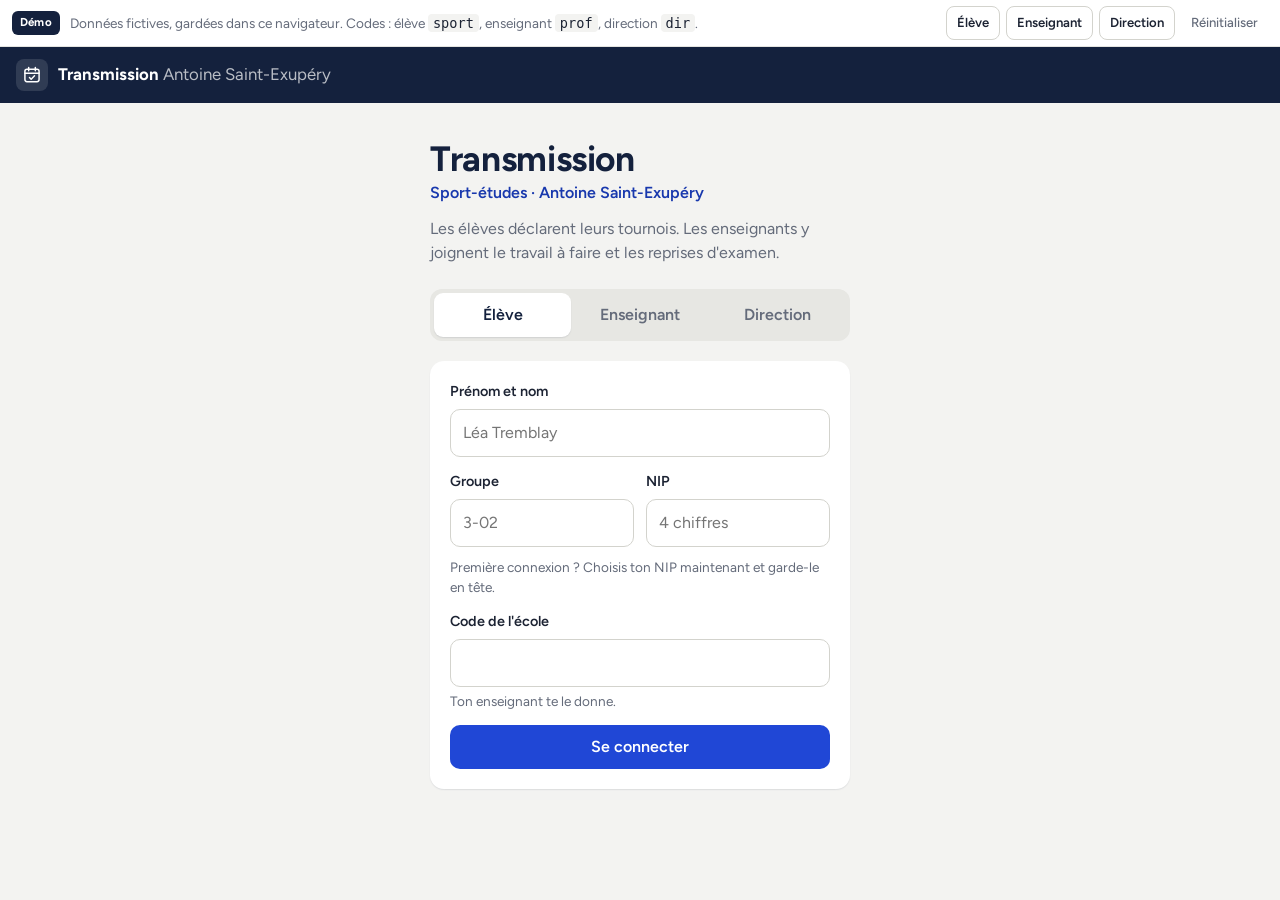
==== commit 00185720: "Nom de l'application : Transmission ; école Antoine Saint-Exupéry Co-Authored-By: Claude Opus 5.5 <n" ====
--- a/site/index.html
+++ b/site/index.html
@@ -5,7 +5,7 @@
   <meta name="viewport" content="width=device-width, initial-scale=1.0, viewport-fit=cover">
   <meta name="theme-color" content="#14213d">
   <meta name="color-scheme" content="light">
-  <title>Absences Sport-études</title>
+  <title>Transmission · Antoine Saint-Exupéry</title>
   <meta name="color-scheme" content="light">
   <link rel="preconnect" href="https://fonts.googleapis.com">
   <link rel="preconnect" href="https://fonts.gstatic.com" crossorigin>
@@ -113,7 +113,8 @@
 
 /* ---------- Connexion ---------- */
 .connexion { max-width: 420px; margin: 8px auto 0; }
-.connexion h1 { font-size: 1.9rem; margin-bottom: 8px; }
+.connexion h1 { font-size: 2.2rem; margin-bottom: 2px; }
+.connexion .ecole { color: var(--action-fonce); font-weight: 600; margin-bottom: 12px; }
 .connexion .intro { color: var(--gris); margin-bottom: 24px; }
 .segment { display: grid; grid-template-columns: repeat(3, 1fr); background: #e7e7e3; border-radius: 12px; padding: 4px; margin-bottom: 20px; }
 .segment button { border-radius: 9px; font-weight: 600; color: var(--gris); }
@@ -409,7 +410,7 @@
   <header class="barre">
     <div class="marque">
       <span class="logo" aria-hidden="true"><svg viewBox="0 0 24 24"><rect x="3.5" y="5" width="17" height="15" rx="2.5"/><path d="M3.5 10h17M8 3v4M16 3v4"/><path d="m9 15 2 2 4-4"/></svg></span>
-      <span class="nom-appli">Absences <span class="sous">Sport-études</span></span>
+      <span class="nom-appli">Transmission <span class="sous">Antoine Saint-Exupéry</span></span>
     </div>
     <button id="qui" class="qui" hidden aria-haspopup="true">
       <span class="avatar" id="qui-initiales"></span>
@@ -427,7 +428,8 @@
   <!-- Écran de connexion -->
   <template id="tpl-connexion">
     <section class="connexion">
-      <h1>Absences pour tournois</h1>
+      <h1>Transmission</h1>
+      <p class="ecole">Sport-études · Antoine Saint-Exupéry</p>
       <p class="intro">Les élèves déclarent leurs tournois. Les enseignants y joignent le travail à faire et les reprises d'examen.</p>
       <div class="segment" role="tablist">
         <button type="button" data-role="eleve" role="tab">Élève</button>
@@ -561,7 +563,7 @@
 // Démonstration : remplace le serveur par des données fictives gardées dans le navigateur (localStorage).
 // Mêmes routes que src/worker.js, pour montrer l'application sans la mettre en ligne.
 (() => {
-  const CLE = 'absences-demo-v2';
+  const CLE = 'transmission-demo-v1';
   const JOUR = 864e5;
   const iso = (dec) => new Date(Date.now() + dec * JOUR).toLocaleDateString('en-CA');
   const cle = (n) => n.normalize('NFD').replace(/[̀-ͯ]/g, '').toLowerCase().replace(/[^a-z0-9]+/g, ' ').trim();
@@ -571,7 +573,7 @@
       ['Florence Bouchard', '4-01'], ['Thomas Gauthier', '3-01'], ['Alice Morin', '4-02'], ['Jacob Lavoie', '4-02'],
       ['Zoé Fortin', '3-02'], ['Liam Pelletier', '4-01'], ['Rosalie Bélanger', '3-01'], ['Nathan Lévesque', '4-02']];
     const d = { n: 100, eleves: [], enseignants: [], tournois: [], absences: [], taches: [], commentaires: [], sessions: {},
-      reglages: { preavis_min: 7, nom_ecole: 'École secondaire du Boisé', code_eleve: 'sport', code_enseignant: 'prof' } };
+      reglages: { preavis_min: 7, nom_ecole: 'Antoine Saint-Exupéry', code_eleve: 'sport', code_enseignant: 'prof' } };
     noms.forEach(([nom, groupe], i) => d.eleves.push({ id: i + 1, nom, nom_cle: cle(nom), groupe, nip: i === 0 ? '1234' : null }));
     d.enseignants.push({ id: 1, nom: 'Marc Gagnon', nom_cle: cle('Marc Gagnon'), matiere: 'Mathématiques' },
       { id: 2, nom: 'Julie Roy', nom_cle: cle('Julie Roy'), matiere: 'Français' },
@@ -826,7 +828,7 @@
 
 </script>
 <script>
-// Absences Sport-études — application (navigateur). Aucune dépendance.
+// Transmission (Sport-études, Antoine Saint-Exupéry) — application (navigateur). Aucune dépendance.
 'use strict';
 
 let PREAVIS_MIN = 7; // jours d'avance demandés aux élèves (réglable par la direction)
@@ -1731,7 +1733,7 @@
     <div class="entete-page"><h1>Réglages</h1></div>
     <form id="form-reglages" class="carte reglages" novalidate>
       <h2>École</h2>
-      <label>Nom affiché <input name="nom_ecole" value="${esc(r.nom_ecole)}" placeholder="Sport-études"></label>
+      <label>Nom affiché <input name="nom_ecole" value="${esc(r.nom_ecole)}" placeholder="Antoine Saint-Exupéry"></label>
       <label>Préavis demandé aux élèves <span class="avec-unite"><input name="preavis_min" type="number" inputmode="numeric" min="0" max="60" value="${r.preavis_min}"> jours</span>
         <small>En dessous, l'élève est averti et l'absence apparaît en orange ou en rouge.</small></label>
       <h2>Codes de connexion</h2>
@@ -1759,10 +1761,10 @@
 
 // ---------- Démarrage ----------
 
-let reglages = { preavis_min: 7, nom_ecole: '' };
+let reglages = { preavis_min: 7, nom_ecole: 'Antoine Saint-Exupéry' };
 function appliquerReglages() {
   PREAVIS_MIN = reglages.preavis_min;
-  $('.nom-appli .sous').textContent = reglages.nom_ecole || 'Sport-études';
+  $('.nom-appli .sous').textContent = reglages.nom_ecole || 'Antoine Saint-Exupéry';
 }
 
 function afficher() {
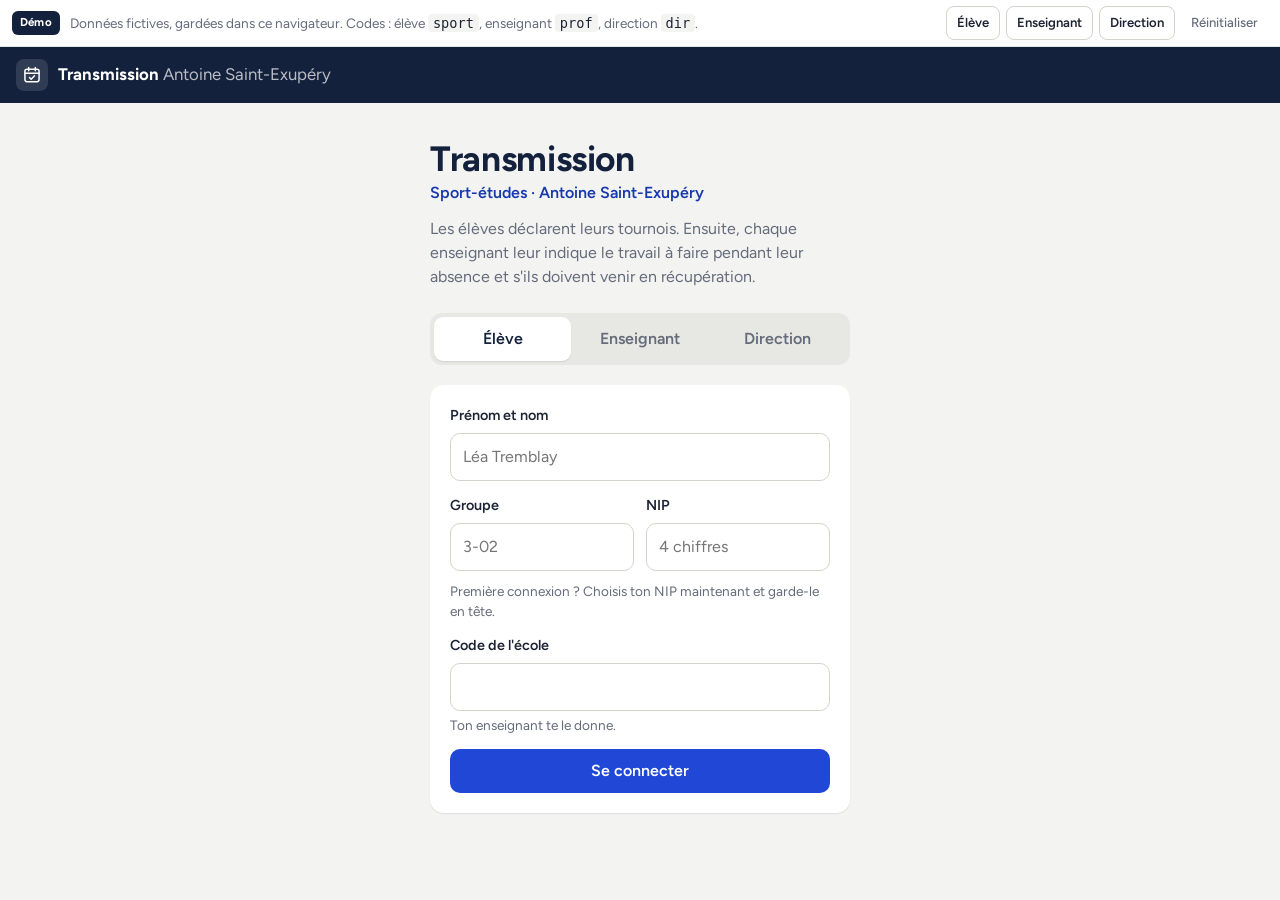
==== commit 7fc7d905: "Fonctionnement : déclaration par l'élève, puis réponse de chaque enseignant - « Reprise d'examen » d" ====
--- a/site/index.html
+++ b/site/index.html
@@ -244,6 +244,10 @@
 .jour-titre .bd-jour { font-size: 1.1rem; padding: 4px 0; }
 .rangees .reprise-ligne { margin-left: 46px; color: var(--texte); }
 .rangees .reprise-ligne .ico { color: var(--ambre); }
+
+/* Statistique cliquable (« à traiter ») */
+.stat-action { cursor: pointer; box-shadow: var(--ombre), inset 0 0 0 1px var(--ambre-pale); }
+.stat-action .stat-nb { color: var(--ambre); }
 
 /* Direction : consignes, commentaires, réglages */
 .entete-actions { display: flex; gap: 8px; }
@@ -430,7 +434,7 @@
     <section class="connexion">
       <h1>Transmission</h1>
       <p class="ecole">Sport-études · Antoine Saint-Exupéry</p>
-      <p class="intro">Les élèves déclarent leurs tournois. Les enseignants y joignent le travail à faire et les reprises d'examen.</p>
+      <p class="intro">Les élèves déclarent leurs tournois. Ensuite, chaque enseignant leur indique le travail à faire pendant leur absence et s'ils doivent venir en récupération.</p>
       <div class="segment" role="tablist">
         <button type="button" data-role="eleve" role="tab">Élève</button>
         <button type="button" data-role="enseignant" role="tab">Enseignant</button>
@@ -484,12 +488,12 @@
     </form>
   </dialog>
 
-  <!-- Feuille : demander du travail / une reprise d'examen (enseignant) -->
+  <!-- Feuille : réponse de l'enseignant (travail à faire, récupération) -->
   <dialog id="dlg-tache" class="feuille">
     <form id="form-tache" novalidate>
       <header class="feuille-tete">
         <div>
-          <h2>Travail à faire</h2>
+          <h2>Pendant l'absence</h2>
           <p class="details" id="tache-tournoi"></p>
         </div>
         <button type="button" class="icone-btn" data-fermer aria-label="Fermer"><svg viewBox="0 0 24 24"><path d="M6 6l12 12M18 6 6 18"/></svg></button>
@@ -499,16 +503,19 @@
           <legend>Élèves <button type="button" class="lien" id="tache-tous">Tout décocher</button></legend>
           <div id="tache-eleves" class="cases"></div>
         </fieldset>
-        <label>Travail <textarea name="travail" rows="3" placeholder="Lire le chapitre 4 et faire les exercices p. 112 à 115."></textarea></label>
-        <label>À remettre le <input type="date" name="remise"></label>
-        <label class="interrupteur"><input type="checkbox" name="examen" role="switch"> <span>Un examen est à reprendre</span></label>
-        <fieldset id="bloc-examen" class="groupe-champs" hidden>
-          <label>Examen <input name="examen_nom" placeholder="Examen de l'étape 2"></label>
-          <div class="deux">
-            <label>Date de reprise <input type="date" name="reprise_date"></label>
-            <label>Heure et local <input name="reprise_info" placeholder="8 h 15, B-204"></label>
-          </div>
-        </fieldset>
+        <label class="interrupteur"><input type="checkbox" name="aucun" role="switch"> <span>Rien à faire pour mon cours</span></label>
+        <div id="bloc-travail">
+          <label>Travail à faire <textarea name="travail" rows="3" placeholder="Lire le chapitre 4 et faire les exercices p. 112 à 115."></textarea></label>
+          <label>À remettre le <input type="date" name="remise"></label>
+          <label class="interrupteur"><input type="checkbox" name="examen" role="switch"> <span>L'élève doit venir en récupération</span></label>
+          <fieldset id="bloc-examen" class="groupe-champs" hidden>
+            <label>À reprendre <input name="examen_nom" placeholder="Examen de l'étape 2, test, laboratoire…"></label>
+            <div class="deux">
+              <label>Date de la récupération <input type="date" name="reprise_date"></label>
+              <label>Heure et local <input name="reprise_info" placeholder="Midi, local B-204"></label>
+            </div>
+          </fieldset>
+        </div>
         <p class="erreur" hidden></p>
       </div>
       <footer class="feuille-pied">
@@ -563,7 +570,7 @@
 // Démonstration : remplace le serveur par des données fictives gardées dans le navigateur (localStorage).
 // Mêmes routes que src/worker.js, pour montrer l'application sans la mettre en ligne.
 (() => {
-  const CLE = 'transmission-demo-v1';
+  const CLE = 'transmission-demo-v2';
   const JOUR = 864e5;
   const iso = (dec) => new Date(Date.now() + dec * JOUR).toLocaleDateString('en-CA');
   const cle = (n) => n.normalize('NFD').replace(/[̀-ͯ]/g, '').toLowerCase().replace(/[^a-z0-9]+/g, ' ').trim();
@@ -792,10 +799,12 @@
       const p = qui(h, 'enseignant');
       const ids = (b.absence_ids || []).map(Number);
       if (!ids.length) throw new E(400, 'Choisissez au moins un élève.');
-      if (!(b.travail || '').trim() && !b.examen) throw new E(400, 'Décrivez le travail à faire ou cochez « Examen à reprendre ».');
+      const aucun = !!b.aucun;
+      if (!aucun && !(b.travail || '').trim() && !b.examen) throw new E(400, 'Décrivez le travail à faire, indiquez une récupération ou cochez « Rien à faire pour mon cours ».');
+      if (aucun) b = { travail: 'Rien à faire pour ce cours pendant ton absence.' };
       ids.forEach((aid) => db.taches.push({ id: db.n++, absence_id: aid, enseignant_id: p.id, travail: (b.travail || '').trim(), remise: b.remise || null,
         examen: b.examen ? 1 : 0, examen_nom: b.examen ? b.examen_nom || '' : '', reprise_date: b.examen ? b.reprise_date || null : null,
-        reprise_info: b.examen ? b.reprise_info || '' : '', fait_at: null, created_at: Date.now() }));
+        reprise_info: b.examen ? b.reprise_info || '' : '', fait_at: aucun ? Date.now() : null, created_at: Date.now() }));
       return { ok: true, nb: ids.length };
     },
     'DELETE taches': (h, b, id) => { qui(h, 'enseignant'); db.taches = db.taches.filter((t) => t.id !== id); return { ok: true }; },
@@ -1026,9 +1035,9 @@
   const { absences } = await api('mes-absences');
   const taches = absences.flatMap((a) => a.taches);
   const aFaire = taches.filter((t) => !t.fait_at);
-  const reprises = taches.filter((t) => t.examen && t.reprise_date && joursAvant(t.reprise_date) >= 0)
-    .sort((a, b) => a.reprise_date.localeCompare(b.reprise_date));
-  const prochaine = reprises[0];
+  const reprises = taches.filter((t) => t.examen && (!t.reprise_date || joursAvant(t.reprise_date) >= 0))
+    .sort((a, b) => (a.reprise_date || '9').localeCompare(b.reprise_date || '9'));
+  const prochaine = reprises.find((r) => r.reprise_date);
 
   app.innerHTML = `
     <div class="entete-page">
@@ -1040,7 +1049,7 @@
     </div>
     <section class="stats">
       <div class="stat"><span class="stat-nb">${aFaire.length}</span><span class="stat-lib">${aFaire.length > 1 ? 'travaux' : 'travail'} à faire</span></div>
-      <div class="stat"><span class="stat-nb">${reprises.length}</span><span class="stat-lib">reprise${reprises.length > 1 ? 's' : ''} d'examen
+      <div class="stat"><span class="stat-nb">${reprises.length}</span><span class="stat-lib">récupération${reprises.length > 1 ? 's' : ''} à venir
         ${prochaine ? `<small>Prochaine : ${dateFr(prochaine.reprise_date)}, ${esc(prochaine.matiere || prochaine.enseignant)}</small>` : ''}</span></div>
     </section>
     ${absences.length ? '' : `<div class="vide-grand">${ico('calendrier')}<p>Aucune absence déclarée.</p><p class="aide">Ton prochain tournoi approche ? Déclare-le dès que tu connais les dates.</p></div>`}
@@ -1067,7 +1076,7 @@
         <span class="details">${new Date(c.created_at).toLocaleDateString('fr-CA', { day: 'numeric', month: 'short' })}</span></div>
         <p>${esc(c.texte)}</p></li>`).join('')}</ul>` : ''}
       <div class="carte-section">
-        <h4>Travail demandé <span class="compte">${a.taches.filter((t) => t.fait_at).length}/${a.taches.length}</span></h4>
+        <h4>Ce que tes enseignants demandent <span class="compte">${a.taches.filter((t) => t.fait_at).length}/${a.taches.length}</span></h4>
         ${a.taches.length ? `<ul class="taches">${a.taches.map(tacheEleve).join('')}</ul>`
           : '<p class="vide">Rien pour l\'instant. Tes enseignants ajouteront le travail ici.</p>'}
       </div>
@@ -1100,7 +1109,7 @@
       ${t.travail ? `<p class="travail">${esc(t.travail)}</p>` : ''}
       ${t.remise ? `<p class="echeance ${retard ? 'retard' : ''}">${ico('horloge')} À remettre ${retard ? 'depuis le' : 'le'} <strong>${dateFr(t.remise)}</strong></p>` : ''}
       ${t.examen ? `<div class="reprise">${ico('examen')}<div>
-        <strong>Reprise d'examen${t.examen_nom ? ' · ' + esc(t.examen_nom) : ''}</strong>
+        <strong>Tu dois venir en récupération${t.examen_nom ? ' · ' + esc(t.examen_nom) : ''}</strong>
         <span>${t.reprise_date ? dateFr(t.reprise_date) : 'Date à confirmer avec ton enseignant'}${t.reprise_info ? ' · ' + esc(t.reprise_info) : ''}</span>
       </div></div>` : ''}
     </div>
@@ -1154,11 +1163,11 @@
 const ONGLETS = [
   ['tournois', 'liste', 'Tournois'],
   ['calendrier', 'calendrier', 'Calendrier'],
-  ['reprises', 'examen', 'Reprises'],
+  ['reprises', 'examen', 'Récupérations'],
   ['eleves', 'eleves', 'Élèves'],
   ['reglages', 'reglages', 'Réglages', true], // direction seulement
 ];
-const vue = { onglet: 'tournois', groupe: '', recherche: '', passes: false, mois: auj().slice(0, 7), jour: null };
+const vue = { onglet: 'tournois', groupe: '', recherche: '', passes: false, aTraiter: true, mois: auj().slice(0, 7), jour: null };
 
 async function ecranEnseignant() {
   document.body.className = 'page-enseignant';
@@ -1203,7 +1212,7 @@
   const prochains = tournois.filter((t) => joursAvant(t.debut) > 0 && joursAvant(t.debut) <= 14);
   const troisieme = estDirection()
     ? [actifs.flatMap((t) => t.eleves).filter((e) => e.preavis < 3).length, 'déclaration', 'tardive', 's']
-    : [actifs.flatMap((t) => t.eleves).filter((e) => !e.taches.some((ta) => ta.enseignant_id === moi.id)).length, 'élève', 'sans votre travail', 's'];
+    : [actifs.flatMap((t) => t.eleves).filter(sansReponse).length, 'absence', 'à traiter', 's'];
   const pl = (n, mot) => mot + (n > 1 ? 's' : '');
 
   contenu.innerHTML = `
@@ -1217,14 +1226,20 @@
     <section class="stats">
       <div class="stat"><span class="stat-nb">${absentsAuj}</span><span class="stat-lib">${pl(absentsAuj, 'absent')} aujourd'hui</span></div>
       <div class="stat"><span class="stat-nb">${prochains.length}</span><span class="stat-lib">${pl(prochains.length, 'tournoi')} d'ici 14 jours</span></div>
-      <div class="stat"><span class="stat-nb">${troisieme[0]}</span><span class="stat-lib">${pl(troisieme[0], troisieme[1])} ${troisieme[0] > 1 && estDirection() ? 'tardives' : troisieme[2]}</span></div>
+      <div class="stat ${estDirection() ? '' : 'stat-action'}" id="stat-traiter"><span class="stat-nb">${troisieme[0]}</span><span class="stat-lib">${pl(troisieme[0], troisieme[1])} ${troisieme[0] > 1 && estDirection() ? 'tardives' : troisieme[2]}</span></div>
     </section>
     <div class="filtres collant">
       <label class="recherche">${ico('recherche')}<input type="search" id="recherche" placeholder="Élève ou tournoi" value="${esc(vue.recherche)}" aria-label="Rechercher"></label>
       ${filtreGroupe(groupes)}
+      ${estDirection() ? '' : `<button class="puce" id="a-traiter" aria-pressed="${vue.aTraiter}">À traiter</button>`}
       <button class="puce" id="passes" aria-pressed="${vue.passes}">Passés</button>
     </div>
     <div id="tournois" class="liste-cartes"></div>`;
+  if (!estDirection()) {
+    const basculer = () => { vue.aTraiter = !vue.aTraiter; $('#a-traiter').setAttribute('aria-pressed', vue.aTraiter); dessiner(); };
+    $('#a-traiter').onclick = basculer;
+    $('#stat-traiter').onclick = () => { if (!vue.aTraiter) basculer(); };
+  }
   $('#recherche').oninput = (e) => { vue.recherche = e.target.value; dessiner(); };
   $('#filtre-groupe').onchange = (e) => { vue.groupe = e.target.value; dessiner(); };
   $('#passes').onclick = () => { vue.passes = !vue.passes; ecranEnseignant(); };
@@ -1236,15 +1251,24 @@
     zone.replaceChildren();
     const q = vue.recherche.trim().toLowerCase();
     const filtre = !!(q || vue.groupe);
+    const aTraiter = !estDirection() && vue.aTraiter;
     let n = 0;
     const ordre = [...tournois].sort((a, b) => (joursAvant(a.fin) < 0) - (joursAvant(b.fin) < 0)
       || (joursAvant(a.fin) < 0 ? b.debut.localeCompare(a.debut) : a.debut.localeCompare(b.debut)));
     for (const t of ordre) {
       const tournoiCorrespond = !q || t.nom.toLowerCase().includes(q) || (t.sport || '').toLowerCase().includes(q);
-      const eleves = t.eleves.filter((e) => (!vue.groupe || e.groupe === vue.groupe) && (tournoiCorrespond || e.nom.toLowerCase().includes(q)));
-      if (!eleves.length && (filtre || !estDirection())) continue; // la direction voit aussi les tournois encore vides
+      const eleves = t.eleves.filter((e) => (!vue.groupe || e.groupe === vue.groupe) && (tournoiCorrespond || e.nom.toLowerCase().includes(q))
+        && (!aTraiter || (joursAvant(t.fin) >= 0 && sansReponse(e))));
+      if (!eleves.length && (filtre || aTraiter || !estDirection())) continue; // la direction voit aussi les tournois encore vides
       n++;
       zone.append(carteTournoi(t, eleves));
+    }
+    if (!n && aTraiter && !filtre) {
+      zone.innerHTML = `<div class="vide-grand">${ico('coche')}<p>Vous avez répondu à toutes les absences à venir.</p>
+        <p class="aide">Les nouvelles déclarations des élèves apparaîtront ici.</p>
+        <button class="secondaire" id="voir-tout">Voir toutes les absences</button></div>`;
+      $('#voir-tout').onclick = () => $('#a-traiter').click();
+      return;
     }
     if (!n) zone.innerHTML = `<div class="vide-grand">${ico('liste')}<p>${filtre ? 'Aucun résultat pour ce filtre.' : 'Aucune absence déclarée pour les tournois à venir.'}</p>
       ${estDirection() && !filtre ? '<p class="aide">Inscrivez un tournoi avec le bouton « Tournoi ».</p>' : ''}</div>`;
@@ -1269,7 +1293,7 @@
     ${eleves.length ? `<ul class="rangees">${eleves.map(rangeeEleve).join('')}</ul>` : '<p class="vide sans-eleve">Aucun élève inscrit pour l\'instant.</p>'}
     <div class="carte-pied">
       ${estDirection() ? `<button class="secondaire" data-inscrire>${ico('ajout_eleve')} Inscrire des élèves</button>` : ''}
-      ${eleves.length ? `<button class="principal" data-ajouter>${ico('plus')} Travail ou reprise</button>` : ''}
+      ${eleves.length ? `<button class="principal" data-ajouter>${ico('plus')} ${estDirection() ? 'Travail ou récupération' : 'Indiquer le travail'}</button>` : ''}
     </div>`;
   $('[data-ajouter]', carte)?.addEventListener('click', () => ouvrirTache(t, eleves));
   $('[data-inscrire]', carte)?.addEventListener('click', () => inscrireEleves(t));
@@ -1323,7 +1347,7 @@
     <div class="rangee-tete">
       <span class="avatar petit">${initiales(e.nom)}</span>
       <div class="rangee-nom"><strong>${esc(e.nom)}</strong><span class="details">${esc(e.groupe)}</span></div>
-      ${preavisPastille(e.preavis)}
+      ${!estDirection() && sansReponse(e) ? '<span class="pastille orange">À traiter</span>' : preavisPastille(e.preavis)}
       <button class="icone-btn petit" data-eleve="${e.absence_id}" aria-label="${estDirection() ? 'Actions' : 'Commenter'}">${ico(estDirection() ? 'plus_actions' : 'bulle')}</button>
     </div>
     ${e.note ? `<p class="note">${esc(e.note)}</p>` : ''}
@@ -1345,6 +1369,11 @@
   </li>`;
 }
 
+// L'enseignant connecté n'a encore rien indiqué à cet élève pour cette absence.
+function sansReponse(e) {
+  return !e.taches.some((ta) => ta.enseignant_id === moi.id);
+}
+
 function initiales(nom) {
   return esc(nom.split(/\s+/).filter(Boolean).slice(0, 2).map((m) => m[0]).join('').toUpperCase());
 }
@@ -1359,7 +1388,7 @@
     </div>
     ${t.travail ? `<p>${esc(t.travail)}</p>` : ''}
     ${t.remise ? `<p class="details">À remettre le ${dateFr(t.remise)}</p>` : ''}
-    ${t.examen ? `<p class="reprise-ligne">${ico('examen')} Reprise${t.examen_nom ? ' · ' + esc(t.examen_nom) : ''} : ${t.reprise_date ? dateFr(t.reprise_date) : 'date à fixer'}${t.reprise_info ? ', ' + esc(t.reprise_info) : ''}</p>` : ''}
+    ${t.examen ? `<p class="reprise-ligne">${ico('examen')} Récupération${t.examen_nom ? ' · ' + esc(t.examen_nom) : ''} : ${t.reprise_date ? dateFr(t.reprise_date) : 'date à fixer'}${t.reprise_info ? ', ' + esc(t.reprise_info) : ''}</p>` : ''}
   </li>`;
 }
 
@@ -1481,7 +1510,7 @@
     sousTitre: `${e.nom} · ${t.nom}`,
     bouton: 'Publier',
     champs: [
-      { nom: 'texte', type: 'textarea', label: 'Commentaire', lignes: 4, placeholder: 'Ex. : a remis son travail en avance ; à revoir avant la reprise.' },
+      { nom: 'texte', type: 'textarea', label: 'Commentaire', lignes: 4, placeholder: 'Ex. : a remis son travail en avance ; à revoir avant la récupération.' },
       { nom: 'visible_eleve', type: 'switch', label: 'L\'élève peut le lire' },
     ],
     envoyer: async (v) => {
@@ -1527,8 +1556,11 @@
   const form = $('#form-tache');
   form.reset();
   $('#tache-tournoi').textContent = `${t.nom} · ${periode(t.debut, t.fin)}`;
+  // Par défaut : les élèves qui attendent encore une réponse de cet enseignant (tous s'il a déjà répondu à chacun).
+  const attente = eleves.filter(sansReponse);
+  const coches = new Set((attente.length ? attente : eleves).map((e) => e.absence_id));
   $('#tache-eleves').innerHTML = eleves.map((e) =>
-    `<label class="case"><input type="checkbox" name="absence" value="${e.absence_id}" checked><span>${esc(e.nom)}</span><span class="details">${esc(e.groupe)}</span></label>`).join('');
+    `<label class="case"><input type="checkbox" name="absence" value="${e.absence_id}" ${coches.has(e.absence_id) ? 'checked' : ''}><span>${esc(e.nom)}</span><span class="details">${sansReponse(e) ? 'en attente · ' : ''}${esc(e.groupe)}</span></label>`).join('');
   const tous = $('#tache-tous');
   const majTous = () => {
     const cases = [...form.querySelectorAll('[name=absence]')];
@@ -1544,13 +1576,15 @@
   majTous();
   const bloc = $('#bloc-examen');
   bloc.hidden = true;
+  $('#bloc-travail').hidden = false;
   form.examen.onchange = () => { bloc.hidden = !form.examen.checked; };
+  form.aucun.onchange = () => { $('#bloc-travail').hidden = form.aucun.checked; };
   form.onsubmit = async (e) => {
     e.preventDefault();
     const f = Object.fromEntries(new FormData(form));
     const ids = [...form.querySelectorAll('[name=absence]:checked')].map((c) => Number(c.value));
     try {
-      const r = await api('taches', { method: 'POST', body: { ...f, examen: form.examen.checked, absence_ids: ids } });
+      const r = await api('taches', { method: 'POST', body: { ...f, aucun: form.aucun.checked, examen: !form.aucun.checked && form.examen.checked, absence_ids: ids } });
       dlg.close();
       toast(`Envoyé à ${r.nb} élève${r.nb > 1 ? 's' : ''}`);
       ecranEnseignant();
@@ -1667,8 +1701,8 @@
     parDate.get(r.reprise_date).push(r);
   }
   contenu.innerHTML = `
-    <div class="entete-page"><h1>Reprises d'examen</h1></div>
-    <p class="aide">Toutes les reprises à venir, toutes matières confondues.</p>
+    <div class="entete-page"><h1>Récupérations</h1></div>
+    <p class="aide">Les élèves qui doivent venir reprendre un examen, un test ou un labo, toutes matières confondues.</p>
     ${reprises.length ? [...parDate].map(([date, liste]) => `
       <section class="jour-reprises">
         <h2 class="jour-titre">${blocDate(date, date)}<span>${dateFr(date, { weekday: 'long', day: 'numeric', month: 'long' })}</span></h2>
@@ -1680,7 +1714,7 @@
           <p class="reprise-ligne">${ico('examen')} <span><strong>${esc(r.matiere || r.enseignant)}</strong>${r.examen_nom ? ' · ' + esc(r.examen_nom) : ''}
             ${r.reprise_info ? `<span class="details"> · ${esc(r.reprise_info)}</span>` : ''}<span class="details"> · ${esc(r.enseignant)}</span></span></p>
         </li>`).join('')}</ul>
-      </section>`).join('') : `<div class="vide-grand">${ico('examen')}<p>Aucune reprise d'examen prévue.</p></div>`}`;
+      </section>`).join('') : `<div class="vide-grand">${ico('examen')}<p>Aucune récupération prévue.</p></div>`}`;
 }
 
 function ongletEleves(contenu, eleves) {
